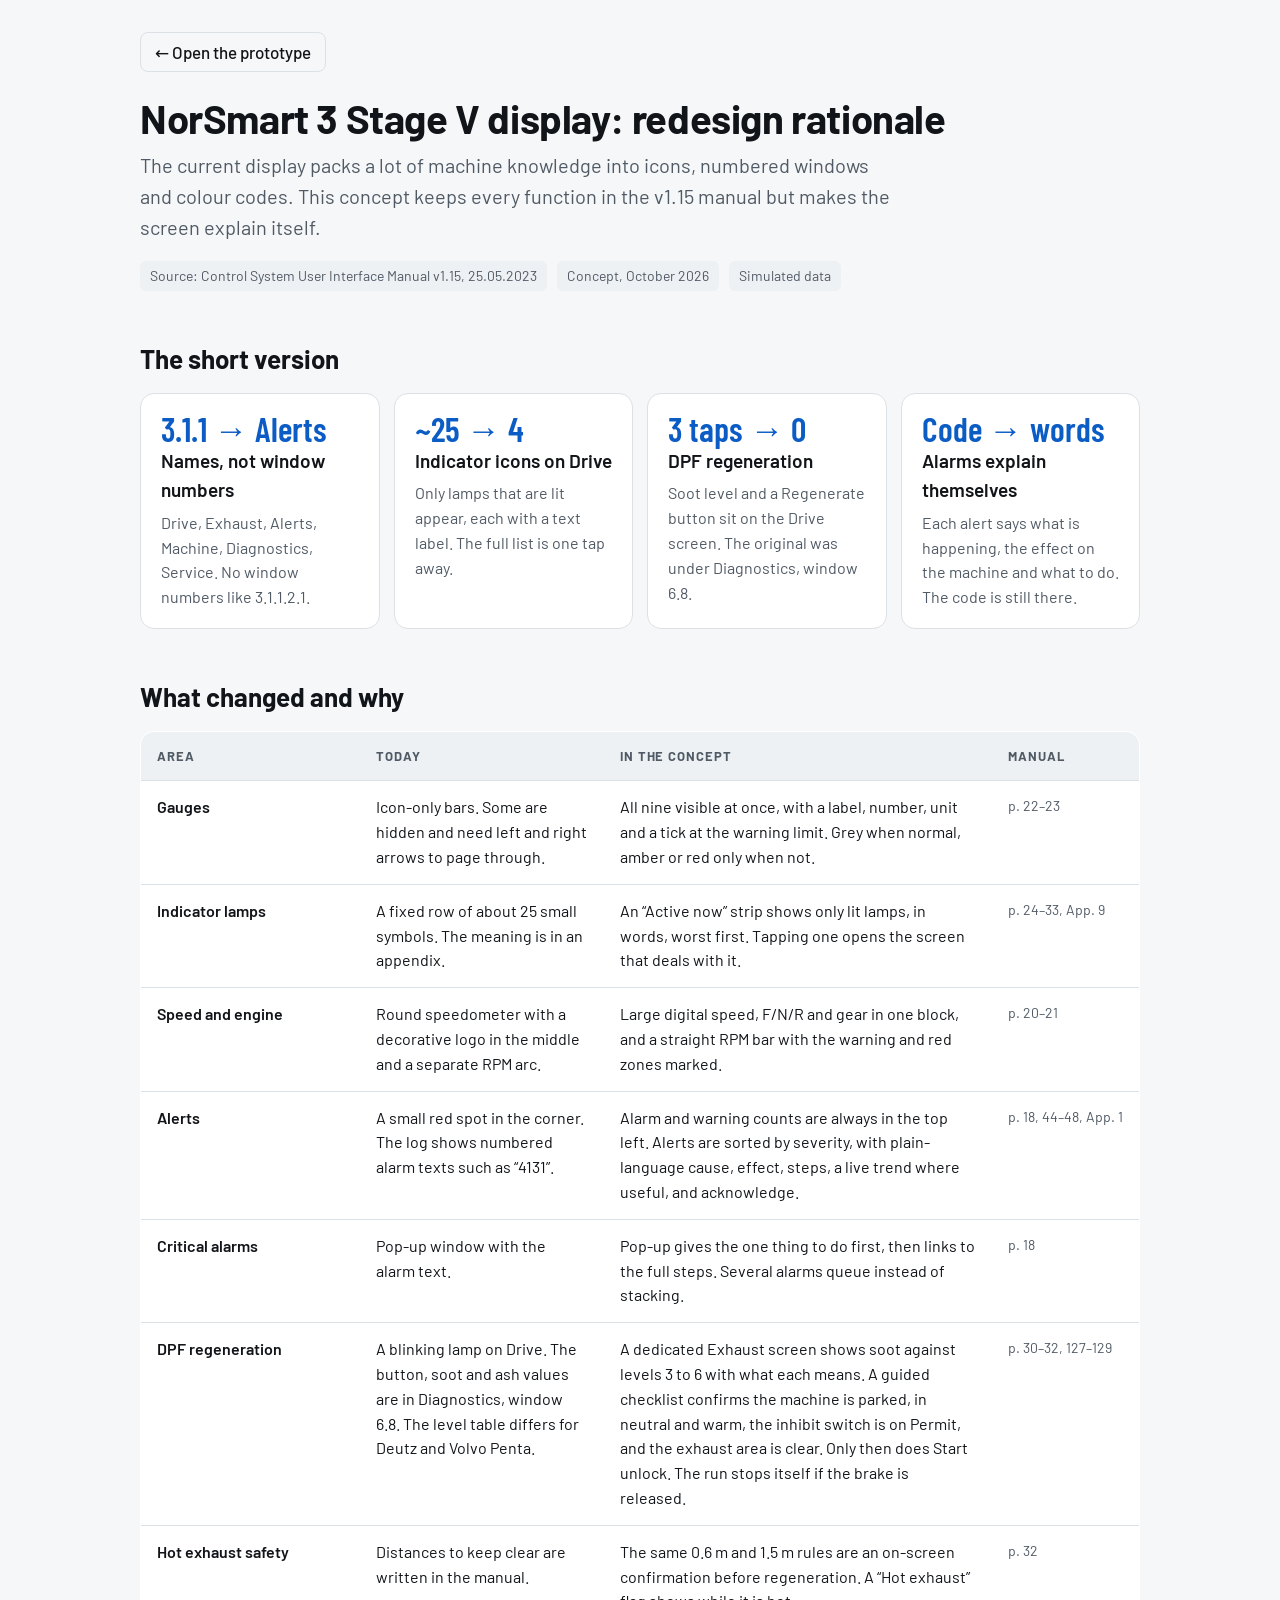
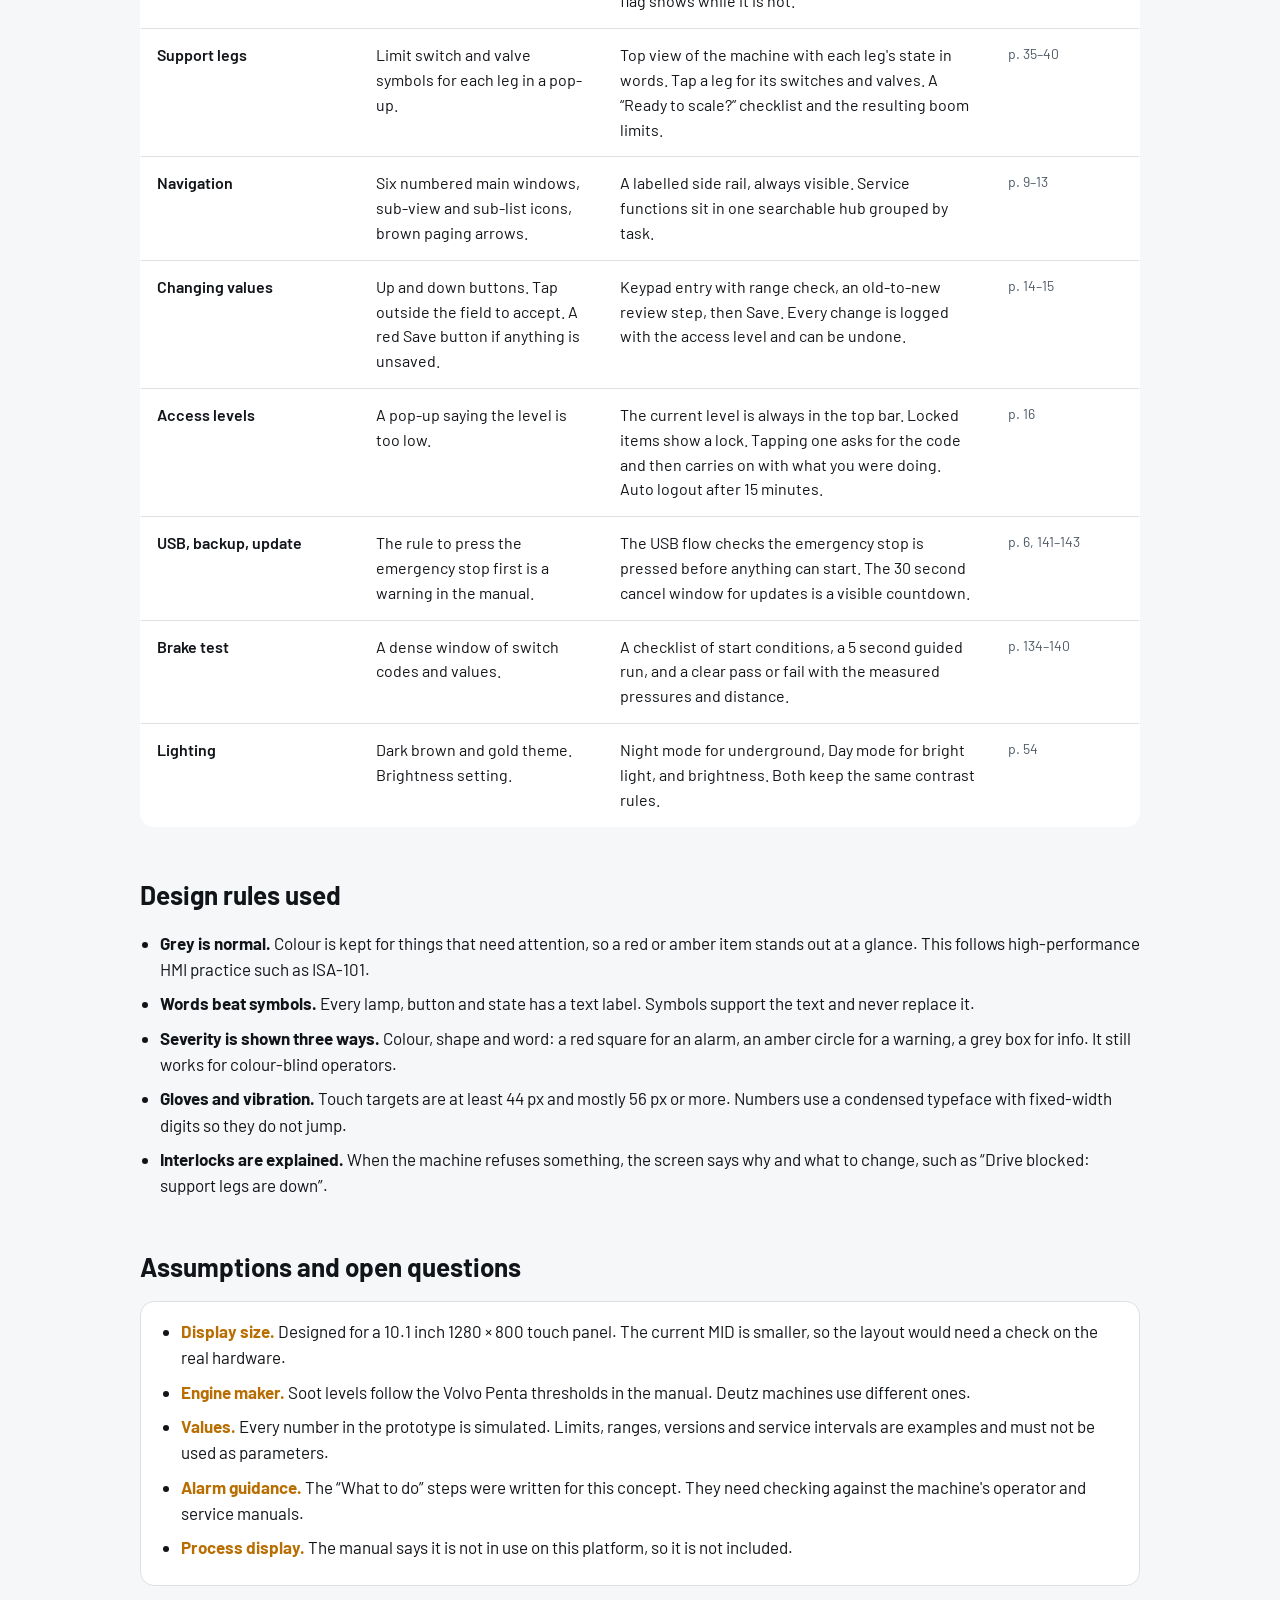
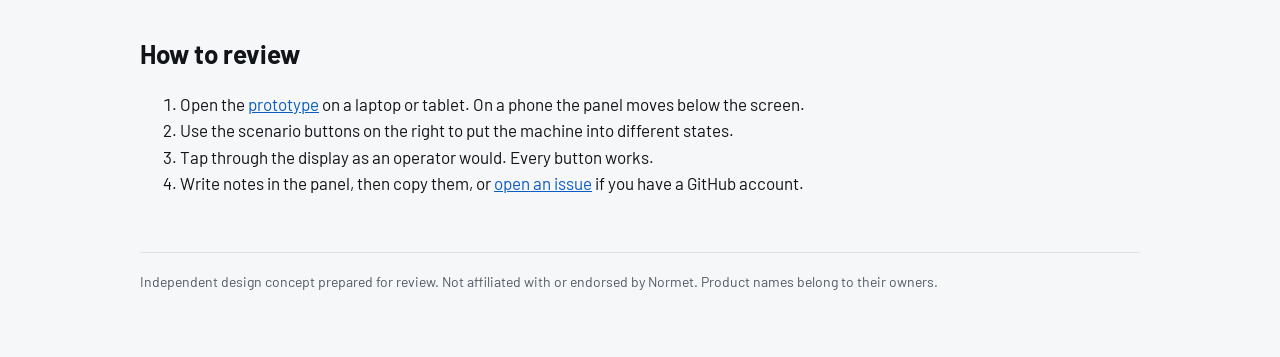
==== rationale.html @ 6295097f "NorSmart 3 Stage V display redesign concept: interactive prototype and rationale Co-Authored-By: Cla" ====
<!doctype html>
<html lang="en">
<head>
<meta charset="utf-8">
<meta name="viewport" content="width=device-width, initial-scale=1">
<title>HMI Design Rationale</title>
<meta name="description" content="Why each change was made in the NorSmart 3 Stage V display redesign concept.">
<link rel="preconnect" href="https://fonts.googleapis.com">
<link rel="preconnect" href="https://fonts.gstatic.com" crossorigin>
<link href="https://fonts.googleapis.com/css2?family=Barlow:wght@400;500;600;700&family=Barlow+Condensed:wght@600&display=swap" rel="stylesheet">
<style>
:root { --bg:#F6F7F8; --card:#FFFFFF; --txt:#111418; --mut:#505A65; --line:#DCE1E6; --acc:#0B5CC4; --amber:#B86E00; --red:#B3261E; --chip:#EEF1F4; }
@media (prefers-color-scheme: dark) { :root:not([data-theme="light"]) { --bg:#0E1114; --card:#161A1F; --txt:#E8EAED; --mut:#A3ACB7; --line:#262C34; --acc:#7DB8FF; --amber:#F2A93B; --red:#FF6A5E; --chip:#1F242A; } }
* { box-sizing: border-box; }
body { margin: 0; background: var(--bg); color: var(--txt); font: 17px/1.55 'Barlow', system-ui, sans-serif; }
.wrap { max-width: 1040px; margin: 0 auto; padding: 32px 20px 64px; }
a { color: var(--acc); }
header .back { display: inline-flex; align-items: center; height: 40px; padding: 0 14px; border: 1px solid var(--line); border-radius: 8px; text-decoration: none; color: var(--txt); font-weight: 500; margin-bottom: 24px; }
h1 { font-size: 40px; line-height: 1.1; margin: 0 0 10px; font-weight: 700; letter-spacing: -.01em; }
h2 { font-size: 26px; margin: 48px 0 14px; font-weight: 700; }
h3 { font-size: 19px; margin: 0 0 6px; font-weight: 600; }
p { margin: 0 0 12px; }
.lede { font-size: 20px; color: var(--mut); max-width: 760px; }
.meta { display: flex; gap: 10px; flex-wrap: wrap; margin: 18px 0 0; }
.meta span { background: var(--chip); border-radius: 6px; padding: 4px 10px; font-size: 14px; color: var(--mut); }
.grid { display: grid; grid-template-columns: repeat(4, minmax(0, 1fr)); gap: 14px; }
@media (max-width: 900px) { .grid { grid-template-columns: repeat(2, minmax(0, 1fr)); } }
@media (max-width: 520px) { .grid { grid-template-columns: 1fr; } }
.card { background: var(--card); border: 1px solid var(--line); border-radius: 14px; padding: 18px 20px; }
.card p { color: var(--mut); font-size: 16px; margin: 0; }
.num { font-family: 'Barlow Condensed', sans-serif; font-weight: 600; font-size: 34px; line-height: 1; color: var(--acc); }
.tbl { width: 100%; border-collapse: collapse; background: var(--card); border: 1px solid var(--line); border-radius: 14px; overflow: hidden; font-size: 16px; }
.tbl th, .tbl td { text-align: left; vertical-align: top; padding: 14px 16px; border-bottom: 1px solid var(--line); }
.tbl th { font-size: 13px; text-transform: uppercase; letter-spacing: .07em; color: var(--mut); background: var(--chip); }
.tbl td:first-child { font-weight: 600; width: 22%; }
.tbl td.ref { color: var(--mut); white-space: nowrap; font-size: 14px; }
.tbl tr:last-child td { border-bottom: 0; }
.scroll { overflow-x: auto; border-radius: 14px; }
ul.clean { padding-left: 20px; margin: 0; }
ul.clean li { margin-bottom: 8px; }
.flag { border-left: 0; background: var(--card); border: 1px solid var(--line); border-radius: 14px; padding: 16px 20px; }
.flag b { color: var(--amber); }
footer { margin-top: 56px; color: var(--mut); font-size: 14px; border-top: 1px solid var(--line); padding-top: 18px; }
@media (max-width: 640px) { h1 { font-size: 30px; } .tbl td.ref { white-space: normal; } }
</style>
</head>
<body>
<div class="wrap">
  <header>
    <a class="back" href="index.html">← Open the prototype</a>
    <h1>NorSmart 3 Stage V display: redesign rationale</h1>
    <p class="lede">The current display packs a lot of machine knowledge into icons, numbered windows and colour codes. This concept keeps every function in the v1.15 manual but makes the screen explain itself.</p>
    <div class="meta"><span>Source: Control System User Interface Manual v1.15, 25.05.2023</span><span>Concept, October 2026</span><span>Simulated data</span></div>
  </header>

  <h2>The short version</h2>
  <div class="grid">
    <div class="card"><div class="num">3.1.1 → Alerts</div><h3>Names, not window numbers</h3><p>Drive, Exhaust, Alerts, Machine, Diagnostics, Service. No window numbers like 3.1.1.2.1.</p></div>
    <div class="card"><div class="num">~25 → 4</div><h3>Indicator icons on Drive</h3><p>Only lamps that are lit appear, each with a text label. The full list is one tap away.</p></div>
    <div class="card"><div class="num">3 taps → 0</div><h3>DPF regeneration</h3><p>Soot level and a Regenerate button sit on the Drive screen. The original was under Diagnostics, window 6.8.</p></div>
    <div class="card"><div class="num">Code → words</div><h3>Alarms explain themselves</h3><p>Each alert says what is happening, the effect on the machine and what to do. The code is still there.</p></div>
  </div>

  <h2>What changed and why</h2>
  <div class="scroll"><table class="tbl">
    <thead><tr><th>Area</th><th>Today</th><th>In the concept</th><th>Manual</th></tr></thead>
    <tbody>
      <tr><td>Gauges</td><td>Icon-only bars. Some are hidden and need left and right arrows to page through.</td><td>All nine visible at once, with a label, number, unit and a tick at the warning limit. Grey when normal, amber or red only when not.</td><td class="ref">p. 22–23</td></tr>
      <tr><td>Indicator lamps</td><td>A fixed row of about 25 small symbols. The meaning is in an appendix.</td><td>An “Active now” strip shows only lit lamps, in words, worst first. Tapping one opens the screen that deals with it.</td><td class="ref">p. 24–33, App. 9</td></tr>
      <tr><td>Speed and engine</td><td>Round speedometer with a decorative logo in the middle and a separate RPM arc.</td><td>Large digital speed, F/N/R and gear in one block, and a straight RPM bar with the warning and red zones marked.</td><td class="ref">p. 20–21</td></tr>
      <tr><td>Alerts</td><td>A small red spot in the corner. The log shows numbered alarm texts such as “4131”.</td><td>Alarm and warning counts are always in the top left. Alerts are sorted by severity, with plain-language cause, effect, steps, a live trend where useful, and acknowledge.</td><td class="ref">p. 18, 44–48, App. 1</td></tr>
      <tr><td>Critical alarms</td><td>Pop-up window with the alarm text.</td><td>Pop-up gives the one thing to do first, then links to the full steps. Several alarms queue instead of stacking.</td><td class="ref">p. 18</td></tr>
      <tr><td>DPF regeneration</td><td>A blinking lamp on Drive. The button, soot and ash values are in Diagnostics, window 6.8. The level table differs for Deutz and Volvo Penta.</td><td>A dedicated Exhaust screen shows soot against levels 3 to 6 with what each means. A guided checklist confirms the machine is parked, in neutral and warm, the inhibit switch is on Permit, and the exhaust area is clear. Only then does Start unlock. The run stops itself if the brake is released.</td><td class="ref">p. 30–32, 127–129</td></tr>
      <tr><td>Hot exhaust safety</td><td>Distances to keep clear are written in the manual.</td><td>The same 0.6 m and 1.5 m rules are an on-screen confirmation before regeneration. A “Hot exhaust” flag shows while it is hot.</td><td class="ref">p. 32</td></tr>
      <tr><td>Support legs</td><td>Limit switch and valve symbols for each leg in a pop-up.</td><td>Top view of the machine with each leg's state in words. Tap a leg for its switches and valves. A “Ready to scale?” checklist and the resulting boom limits.</td><td class="ref">p. 35–40</td></tr>
      <tr><td>Navigation</td><td>Six numbered main windows, sub-view and sub-list icons, brown paging arrows.</td><td>A labelled side rail, always visible. Service functions sit in one searchable hub grouped by task.</td><td class="ref">p. 9–13</td></tr>
      <tr><td>Changing values</td><td>Up and down buttons. Tap outside the field to accept. A red Save button if anything is unsaved.</td><td>Keypad entry with range check, an old-to-new review step, then Save. Every change is logged with the access level and can be undone.</td><td class="ref">p. 14–15</td></tr>
      <tr><td>Access levels</td><td>A pop-up saying the level is too low.</td><td>The current level is always in the top bar. Locked items show a lock. Tapping one asks for the code and then carries on with what you were doing. Auto logout after 15 minutes.</td><td class="ref">p. 16</td></tr>
      <tr><td>USB, backup, update</td><td>The rule to press the emergency stop first is a warning in the manual.</td><td>The USB flow checks the emergency stop is pressed before anything can start. The 30 second cancel window for updates is a visible countdown.</td><td class="ref">p. 6, 141–143</td></tr>
      <tr><td>Brake test</td><td>A dense window of switch codes and values.</td><td>A checklist of start conditions, a 5 second guided run, and a clear pass or fail with the measured pressures and distance.</td><td class="ref">p. 134–140</td></tr>
      <tr><td>Lighting</td><td>Dark brown and gold theme. Brightness setting.</td><td>Night mode for underground, Day mode for bright light, and brightness. Both keep the same contrast rules.</td><td class="ref">p. 54</td></tr>
    </tbody>
  </table></div>

  <h2>Design rules used</h2>
  <ul class="clean">
    <li><b>Grey is normal.</b> Colour is kept for things that need attention, so a red or amber item stands out at a glance. This follows high-performance HMI practice such as ISA-101.</li>
    <li><b>Words beat symbols.</b> Every lamp, button and state has a text label. Symbols support the text and never replace it.</li>
    <li><b>Severity is shown three ways.</b> Colour, shape and word: a red square for an alarm, an amber circle for a warning, a grey box for info. It still works for colour-blind operators.</li>
    <li><b>Gloves and vibration.</b> Touch targets are at least 44 px and mostly 56 px or more. Numbers use a condensed typeface with fixed-width digits so they do not jump.</li>
    <li><b>Interlocks are explained.</b> When the machine refuses something, the screen says why and what to change, such as “Drive blocked: support legs are down”.</li>
  </ul>

  <h2>Assumptions and open questions</h2>
  <div class="flag">
    <ul class="clean">
      <li><b>Display size.</b> Designed for a 10.1 inch 1280 × 800 touch panel. The current MID is smaller, so the layout would need a check on the real hardware.</li>
      <li><b>Engine maker.</b> Soot levels follow the Volvo Penta thresholds in the manual. Deutz machines use different ones.</li>
      <li><b>Values.</b> Every number in the prototype is simulated. Limits, ranges, versions and service intervals are examples and must not be used as parameters.</li>
      <li><b>Alarm guidance.</b> The “What to do” steps were written for this concept. They need checking against the machine's operator and service manuals.</li>
      <li><b>Process display.</b> The manual says it is not in use on this platform, so it is not included.</li>
    </ul>
  </div>

  <h2>How to review</h2>
  <ol class="clean">
    <li>Open the <a href="index.html">prototype</a> on a laptop or tablet. On a phone the panel moves below the screen.</li>
    <li>Use the scenario buttons on the right to put the machine into different states.</li>
    <li>Tap through the display as an operator would. Every button works.</li>
    <li>Write notes in the panel, then copy them, or <a href="https://github.com/ardakucuk87/norsmart-hmi-redesign/issues/new">open an issue</a> if you have a GitHub account.</li>
  </ol>

  <footer>Independent design concept prepared for review. Not affiliated with or endorsed by Normet. Product names belong to their owners.</footer>
</div>
</body>
</html>
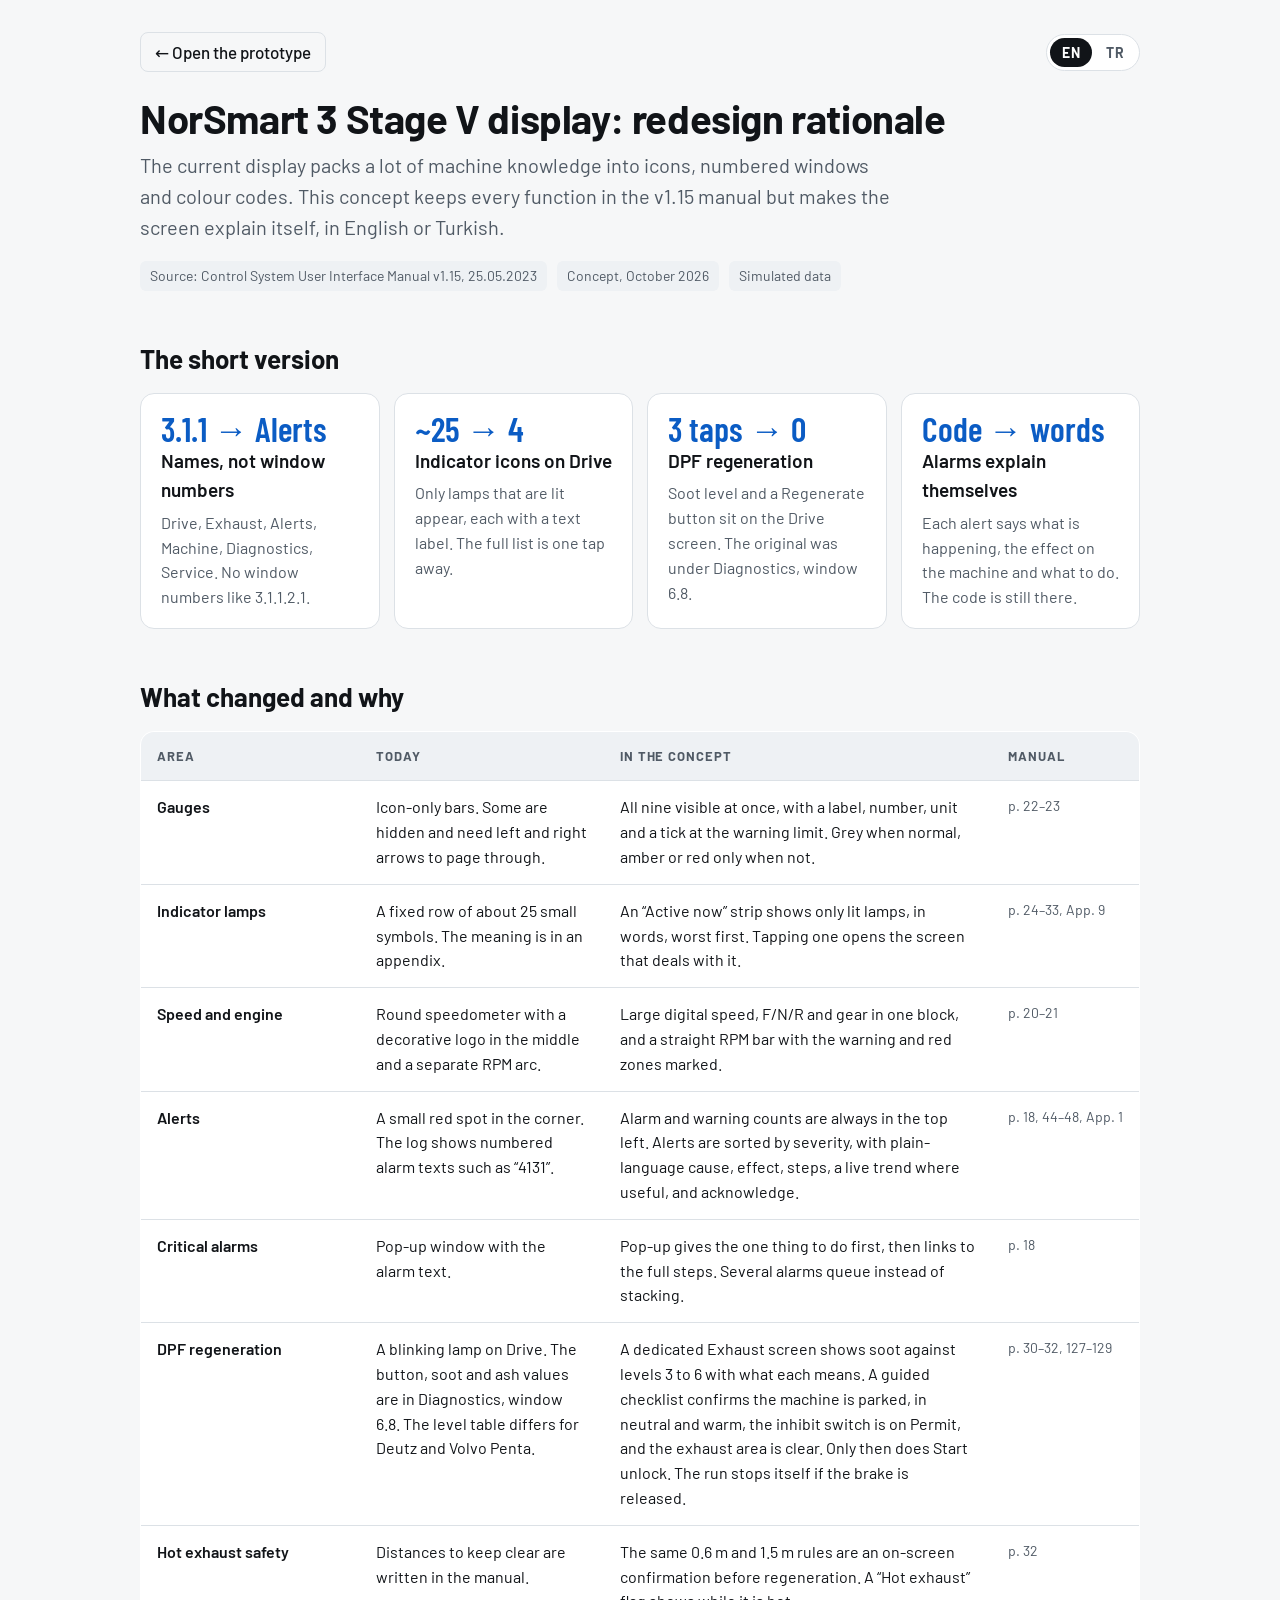
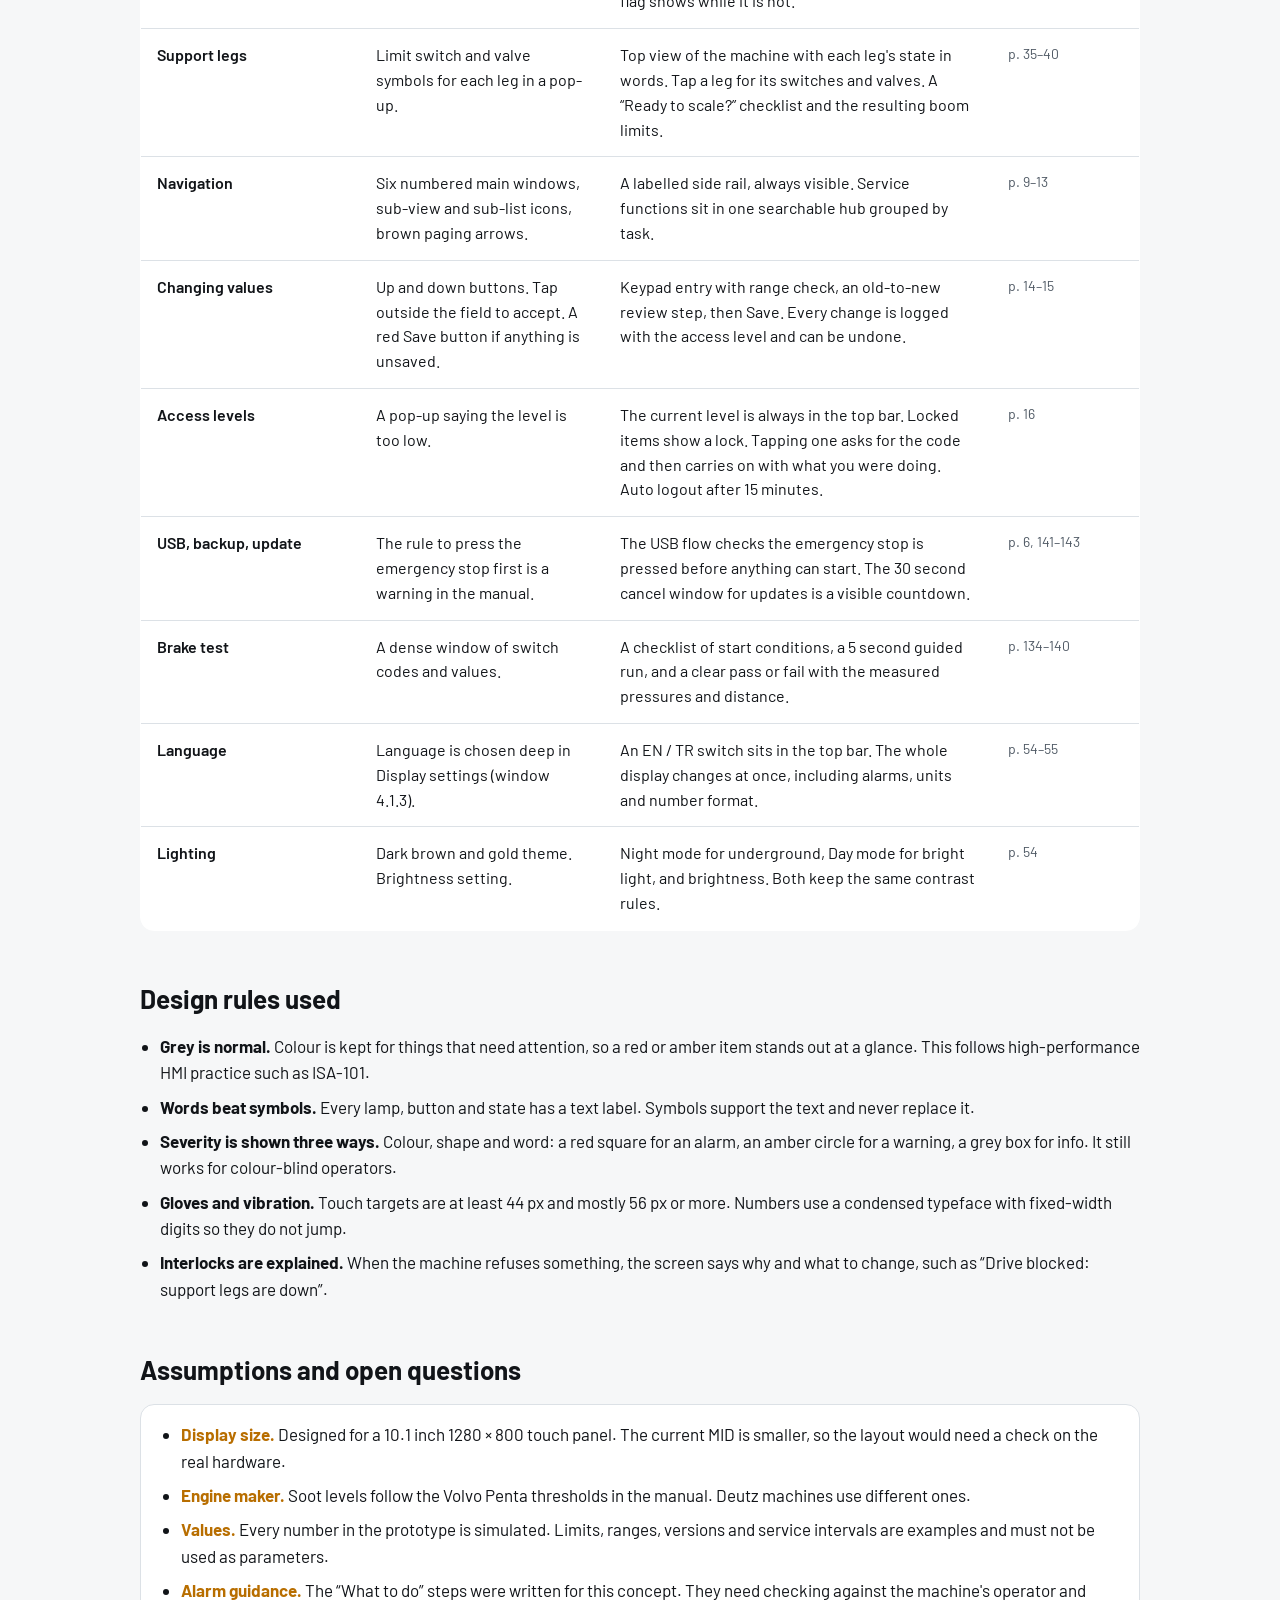
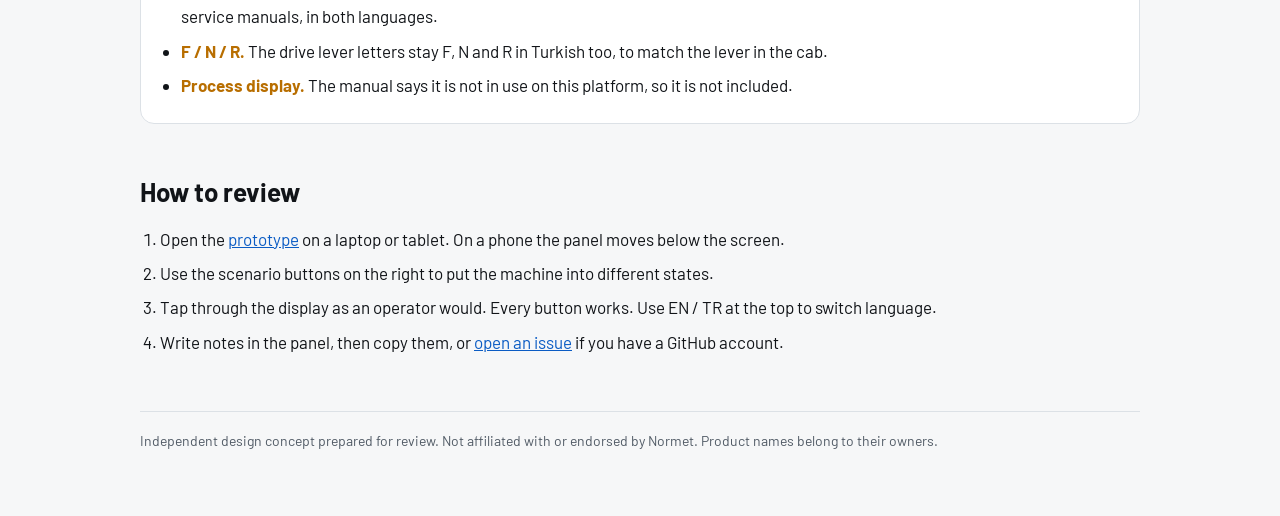
==== commit e993edc0: "Add English/Turkish language switch across display, reviewer panel and rationale - EN/TR toggle in t" ====
--- a/rationale.html
+++ b/rationale.html
@@ -4,18 +4,22 @@
 <meta charset="utf-8">
 <meta name="viewport" content="width=device-width, initial-scale=1">
 <title>HMI Design Rationale</title>
-<meta name="description" content="Why each change was made in the NorSmart 3 Stage V display redesign concept.">
+<meta name="description" content="Why each change was made in the NorSmart 3 Stage V display redesign concept. English and Turkish.">
 <link rel="preconnect" href="https://fonts.googleapis.com">
 <link rel="preconnect" href="https://fonts.gstatic.com" crossorigin>
 <link href="https://fonts.googleapis.com/css2?family=Barlow:wght@400;500;600;700&family=Barlow+Condensed:wght@600&display=swap" rel="stylesheet">
 <style>
-:root { --bg:#F6F7F8; --card:#FFFFFF; --txt:#111418; --mut:#505A65; --line:#DCE1E6; --acc:#0B5CC4; --amber:#B86E00; --red:#B3261E; --chip:#EEF1F4; }
-@media (prefers-color-scheme: dark) { :root:not([data-theme="light"]) { --bg:#0E1114; --card:#161A1F; --txt:#E8EAED; --mut:#A3ACB7; --line:#262C34; --acc:#7DB8FF; --amber:#F2A93B; --red:#FF6A5E; --chip:#1F242A; } }
+:root { --bg:#F6F7F8; --card:#FFFFFF; --txt:#111418; --mut:#505A65; --line:#DCE1E6; --acc:#0B5CC4; --amber:#B86E00; --red:#B3261E; --chip:#EEF1F4; --inv:#111418; --invTxt:#FFFFFF; }
+@media (prefers-color-scheme: dark) { :root:not([data-theme="light"]) { --bg:#0E1114; --card:#161A1F; --txt:#E8EAED; --mut:#A3ACB7; --line:#262C34; --acc:#7DB8FF; --amber:#F2A93B; --red:#FF6A5E; --chip:#1F242A; --inv:#E8EAED; --invTxt:#121417; } }
 * { box-sizing: border-box; }
 body { margin: 0; background: var(--bg); color: var(--txt); font: 17px/1.55 'Barlow', system-ui, sans-serif; }
 .wrap { max-width: 1040px; margin: 0 auto; padding: 32px 20px 64px; }
 a { color: var(--acc); }
-header .back { display: inline-flex; align-items: center; height: 40px; padding: 0 14px; border: 1px solid var(--line); border-radius: 8px; text-decoration: none; color: var(--txt); font-weight: 500; margin-bottom: 24px; }
+.topline { display: flex; align-items: center; justify-content: space-between; gap: 12px; margin-bottom: 24px; flex-wrap: wrap; }
+.back { display: inline-flex; align-items: center; height: 40px; padding: 0 14px; border: 1px solid var(--line); border-radius: 8px; text-decoration: none; color: var(--txt); font-weight: 500; }
+.langsw { display: inline-flex; border: 1px solid var(--line); border-radius: 20px; padding: 3px; gap: 2px; background: var(--card); }
+.langsw button { border: 0; background: transparent; color: var(--mut); font: 700 14px 'Barlow', sans-serif; padding: 6px 12px; border-radius: 16px; cursor: pointer; letter-spacing: .03em; }
+.langsw button[aria-pressed="true"] { background: var(--inv); color: var(--invTxt); }
 h1 { font-size: 40px; line-height: 1.1; margin: 0 0 10px; font-weight: 700; letter-spacing: -.01em; }
 h2 { font-size: 26px; margin: 48px 0 14px; font-weight: 700; }
 h3 { font-size: 19px; margin: 0 0 6px; font-weight: 600; }
@@ -36,81 +40,175 @@
 .tbl td.ref { color: var(--mut); white-space: nowrap; font-size: 14px; }
 .tbl tr:last-child td { border-bottom: 0; }
 .scroll { overflow-x: auto; border-radius: 14px; }
-ul.clean { padding-left: 20px; margin: 0; }
-ul.clean li { margin-bottom: 8px; }
-.flag { border-left: 0; background: var(--card); border: 1px solid var(--line); border-radius: 14px; padding: 16px 20px; }
+ul.clean, ol.clean { padding-left: 20px; margin: 0; }
+ul.clean li, ol.clean li { margin-bottom: 8px; }
+.flag { background: var(--card); border: 1px solid var(--line); border-radius: 14px; padding: 16px 20px; }
 .flag b { color: var(--amber); }
 footer { margin-top: 56px; color: var(--mut); font-size: 14px; border-top: 1px solid var(--line); padding-top: 18px; }
+[data-lang] { display: none; }
+html[lang="en"] [data-lang="en"], html[lang="tr"] [data-lang="tr"] { display: block; }
 @media (max-width: 640px) { h1 { font-size: 30px; } .tbl td.ref { white-space: normal; } }
 </style>
 </head>
 <body>
 <div class="wrap">
-  <header>
-    <a class="back" href="index.html">← Open the prototype</a>
+  <div class="topline">
+    <a class="back" id="backLink" href="index.html"><span data-lang="en">← Open the prototype</span><span data-lang="tr">← Prototipi aç</span></a>
+    <div class="langsw" role="group" aria-label="Language / Dil">
+      <button type="button" data-set="en" aria-pressed="true">EN</button>
+      <button type="button" data-set="tr" aria-pressed="false">TR</button>
+    </div>
+  </div>
+
+  <!-- ===================== ENGLISH ===================== -->
+  <div data-lang="en" lang="en">
     <h1>NorSmart 3 Stage V display: redesign rationale</h1>
-    <p class="lede">The current display packs a lot of machine knowledge into icons, numbered windows and colour codes. This concept keeps every function in the v1.15 manual but makes the screen explain itself.</p>
+    <p class="lede">The current display packs a lot of machine knowledge into icons, numbered windows and colour codes. This concept keeps every function in the v1.15 manual but makes the screen explain itself, in English or Turkish.</p>
     <div class="meta"><span>Source: Control System User Interface Manual v1.15, 25.05.2023</span><span>Concept, October 2026</span><span>Simulated data</span></div>
-  </header>
-
-  <h2>The short version</h2>
-  <div class="grid">
-    <div class="card"><div class="num">3.1.1 → Alerts</div><h3>Names, not window numbers</h3><p>Drive, Exhaust, Alerts, Machine, Diagnostics, Service. No window numbers like 3.1.1.2.1.</p></div>
-    <div class="card"><div class="num">~25 → 4</div><h3>Indicator icons on Drive</h3><p>Only lamps that are lit appear, each with a text label. The full list is one tap away.</p></div>
-    <div class="card"><div class="num">3 taps → 0</div><h3>DPF regeneration</h3><p>Soot level and a Regenerate button sit on the Drive screen. The original was under Diagnostics, window 6.8.</p></div>
-    <div class="card"><div class="num">Code → words</div><h3>Alarms explain themselves</h3><p>Each alert says what is happening, the effect on the machine and what to do. The code is still there.</p></div>
-  </div>
-
-  <h2>What changed and why</h2>
-  <div class="scroll"><table class="tbl">
-    <thead><tr><th>Area</th><th>Today</th><th>In the concept</th><th>Manual</th></tr></thead>
-    <tbody>
-      <tr><td>Gauges</td><td>Icon-only bars. Some are hidden and need left and right arrows to page through.</td><td>All nine visible at once, with a label, number, unit and a tick at the warning limit. Grey when normal, amber or red only when not.</td><td class="ref">p. 22–23</td></tr>
-      <tr><td>Indicator lamps</td><td>A fixed row of about 25 small symbols. The meaning is in an appendix.</td><td>An “Active now” strip shows only lit lamps, in words, worst first. Tapping one opens the screen that deals with it.</td><td class="ref">p. 24–33, App. 9</td></tr>
-      <tr><td>Speed and engine</td><td>Round speedometer with a decorative logo in the middle and a separate RPM arc.</td><td>Large digital speed, F/N/R and gear in one block, and a straight RPM bar with the warning and red zones marked.</td><td class="ref">p. 20–21</td></tr>
-      <tr><td>Alerts</td><td>A small red spot in the corner. The log shows numbered alarm texts such as “4131”.</td><td>Alarm and warning counts are always in the top left. Alerts are sorted by severity, with plain-language cause, effect, steps, a live trend where useful, and acknowledge.</td><td class="ref">p. 18, 44–48, App. 1</td></tr>
-      <tr><td>Critical alarms</td><td>Pop-up window with the alarm text.</td><td>Pop-up gives the one thing to do first, then links to the full steps. Several alarms queue instead of stacking.</td><td class="ref">p. 18</td></tr>
-      <tr><td>DPF regeneration</td><td>A blinking lamp on Drive. The button, soot and ash values are in Diagnostics, window 6.8. The level table differs for Deutz and Volvo Penta.</td><td>A dedicated Exhaust screen shows soot against levels 3 to 6 with what each means. A guided checklist confirms the machine is parked, in neutral and warm, the inhibit switch is on Permit, and the exhaust area is clear. Only then does Start unlock. The run stops itself if the brake is released.</td><td class="ref">p. 30–32, 127–129</td></tr>
-      <tr><td>Hot exhaust safety</td><td>Distances to keep clear are written in the manual.</td><td>The same 0.6 m and 1.5 m rules are an on-screen confirmation before regeneration. A “Hot exhaust” flag shows while it is hot.</td><td class="ref">p. 32</td></tr>
-      <tr><td>Support legs</td><td>Limit switch and valve symbols for each leg in a pop-up.</td><td>Top view of the machine with each leg's state in words. Tap a leg for its switches and valves. A “Ready to scale?” checklist and the resulting boom limits.</td><td class="ref">p. 35–40</td></tr>
-      <tr><td>Navigation</td><td>Six numbered main windows, sub-view and sub-list icons, brown paging arrows.</td><td>A labelled side rail, always visible. Service functions sit in one searchable hub grouped by task.</td><td class="ref">p. 9–13</td></tr>
-      <tr><td>Changing values</td><td>Up and down buttons. Tap outside the field to accept. A red Save button if anything is unsaved.</td><td>Keypad entry with range check, an old-to-new review step, then Save. Every change is logged with the access level and can be undone.</td><td class="ref">p. 14–15</td></tr>
-      <tr><td>Access levels</td><td>A pop-up saying the level is too low.</td><td>The current level is always in the top bar. Locked items show a lock. Tapping one asks for the code and then carries on with what you were doing. Auto logout after 15 minutes.</td><td class="ref">p. 16</td></tr>
-      <tr><td>USB, backup, update</td><td>The rule to press the emergency stop first is a warning in the manual.</td><td>The USB flow checks the emergency stop is pressed before anything can start. The 30 second cancel window for updates is a visible countdown.</td><td class="ref">p. 6, 141–143</td></tr>
-      <tr><td>Brake test</td><td>A dense window of switch codes and values.</td><td>A checklist of start conditions, a 5 second guided run, and a clear pass or fail with the measured pressures and distance.</td><td class="ref">p. 134–140</td></tr>
-      <tr><td>Lighting</td><td>Dark brown and gold theme. Brightness setting.</td><td>Night mode for underground, Day mode for bright light, and brightness. Both keep the same contrast rules.</td><td class="ref">p. 54</td></tr>
-    </tbody>
-  </table></div>
-
-  <h2>Design rules used</h2>
-  <ul class="clean">
-    <li><b>Grey is normal.</b> Colour is kept for things that need attention, so a red or amber item stands out at a glance. This follows high-performance HMI practice such as ISA-101.</li>
-    <li><b>Words beat symbols.</b> Every lamp, button and state has a text label. Symbols support the text and never replace it.</li>
-    <li><b>Severity is shown three ways.</b> Colour, shape and word: a red square for an alarm, an amber circle for a warning, a grey box for info. It still works for colour-blind operators.</li>
-    <li><b>Gloves and vibration.</b> Touch targets are at least 44 px and mostly 56 px or more. Numbers use a condensed typeface with fixed-width digits so they do not jump.</li>
-    <li><b>Interlocks are explained.</b> When the machine refuses something, the screen says why and what to change, such as “Drive blocked: support legs are down”.</li>
-  </ul>
-
-  <h2>Assumptions and open questions</h2>
-  <div class="flag">
+
+    <h2>The short version</h2>
+    <div class="grid">
+      <div class="card"><div class="num">3.1.1 → Alerts</div><h3>Names, not window numbers</h3><p>Drive, Exhaust, Alerts, Machine, Diagnostics, Service. No window numbers like 3.1.1.2.1.</p></div>
+      <div class="card"><div class="num">~25 → 4</div><h3>Indicator icons on Drive</h3><p>Only lamps that are lit appear, each with a text label. The full list is one tap away.</p></div>
+      <div class="card"><div class="num">3 taps → 0</div><h3>DPF regeneration</h3><p>Soot level and a Regenerate button sit on the Drive screen. The original was under Diagnostics, window 6.8.</p></div>
+      <div class="card"><div class="num">Code → words</div><h3>Alarms explain themselves</h3><p>Each alert says what is happening, the effect on the machine and what to do. The code is still there.</p></div>
+    </div>
+
+    <h2>What changed and why</h2>
+    <div class="scroll"><table class="tbl">
+      <thead><tr><th>Area</th><th>Today</th><th>In the concept</th><th>Manual</th></tr></thead>
+      <tbody>
+        <tr><td>Gauges</td><td>Icon-only bars. Some are hidden and need left and right arrows to page through.</td><td>All nine visible at once, with a label, number, unit and a tick at the warning limit. Grey when normal, amber or red only when not.</td><td class="ref">p. 22–23</td></tr>
+        <tr><td>Indicator lamps</td><td>A fixed row of about 25 small symbols. The meaning is in an appendix.</td><td>An “Active now” strip shows only lit lamps, in words, worst first. Tapping one opens the screen that deals with it.</td><td class="ref">p. 24–33, App. 9</td></tr>
+        <tr><td>Speed and engine</td><td>Round speedometer with a decorative logo in the middle and a separate RPM arc.</td><td>Large digital speed, F/N/R and gear in one block, and a straight RPM bar with the warning and red zones marked.</td><td class="ref">p. 20–21</td></tr>
+        <tr><td>Alerts</td><td>A small red spot in the corner. The log shows numbered alarm texts such as “4131”.</td><td>Alarm and warning counts are always in the top left. Alerts are sorted by severity, with plain-language cause, effect, steps, a live trend where useful, and acknowledge.</td><td class="ref">p. 18, 44–48, App. 1</td></tr>
+        <tr><td>Critical alarms</td><td>Pop-up window with the alarm text.</td><td>Pop-up gives the one thing to do first, then links to the full steps. Several alarms queue instead of stacking.</td><td class="ref">p. 18</td></tr>
+        <tr><td>DPF regeneration</td><td>A blinking lamp on Drive. The button, soot and ash values are in Diagnostics, window 6.8. The level table differs for Deutz and Volvo Penta.</td><td>A dedicated Exhaust screen shows soot against levels 3 to 6 with what each means. A guided checklist confirms the machine is parked, in neutral and warm, the inhibit switch is on Permit, and the exhaust area is clear. Only then does Start unlock. The run stops itself if the brake is released.</td><td class="ref">p. 30–32, 127–129</td></tr>
+        <tr><td>Hot exhaust safety</td><td>Distances to keep clear are written in the manual.</td><td>The same 0.6 m and 1.5 m rules are an on-screen confirmation before regeneration. A “Hot exhaust” flag shows while it is hot.</td><td class="ref">p. 32</td></tr>
+        <tr><td>Support legs</td><td>Limit switch and valve symbols for each leg in a pop-up.</td><td>Top view of the machine with each leg's state in words. Tap a leg for its switches and valves. A “Ready to scale?” checklist and the resulting boom limits.</td><td class="ref">p. 35–40</td></tr>
+        <tr><td>Navigation</td><td>Six numbered main windows, sub-view and sub-list icons, brown paging arrows.</td><td>A labelled side rail, always visible. Service functions sit in one searchable hub grouped by task.</td><td class="ref">p. 9–13</td></tr>
+        <tr><td>Changing values</td><td>Up and down buttons. Tap outside the field to accept. A red Save button if anything is unsaved.</td><td>Keypad entry with range check, an old-to-new review step, then Save. Every change is logged with the access level and can be undone.</td><td class="ref">p. 14–15</td></tr>
+        <tr><td>Access levels</td><td>A pop-up saying the level is too low.</td><td>The current level is always in the top bar. Locked items show a lock. Tapping one asks for the code and then carries on with what you were doing. Auto logout after 15 minutes.</td><td class="ref">p. 16</td></tr>
+        <tr><td>USB, backup, update</td><td>The rule to press the emergency stop first is a warning in the manual.</td><td>The USB flow checks the emergency stop is pressed before anything can start. The 30 second cancel window for updates is a visible countdown.</td><td class="ref">p. 6, 141–143</td></tr>
+        <tr><td>Brake test</td><td>A dense window of switch codes and values.</td><td>A checklist of start conditions, a 5 second guided run, and a clear pass or fail with the measured pressures and distance.</td><td class="ref">p. 134–140</td></tr>
+        <tr><td>Language</td><td>Language is chosen deep in Display settings (window 4.1.3).</td><td>An EN / TR switch sits in the top bar. The whole display changes at once, including alarms, units and number format.</td><td class="ref">p. 54–55</td></tr>
+        <tr><td>Lighting</td><td>Dark brown and gold theme. Brightness setting.</td><td>Night mode for underground, Day mode for bright light, and brightness. Both keep the same contrast rules.</td><td class="ref">p. 54</td></tr>
+      </tbody>
+    </table></div>
+
+    <h2>Design rules used</h2>
     <ul class="clean">
+      <li><b>Grey is normal.</b> Colour is kept for things that need attention, so a red or amber item stands out at a glance. This follows high-performance HMI practice such as ISA-101.</li>
+      <li><b>Words beat symbols.</b> Every lamp, button and state has a text label. Symbols support the text and never replace it.</li>
+      <li><b>Severity is shown three ways.</b> Colour, shape and word: a red square for an alarm, an amber circle for a warning, a grey box for info. It still works for colour-blind operators.</li>
+      <li><b>Gloves and vibration.</b> Touch targets are at least 44 px and mostly 56 px or more. Numbers use a condensed typeface with fixed-width digits so they do not jump.</li>
+      <li><b>Interlocks are explained.</b> When the machine refuses something, the screen says why and what to change, such as “Drive blocked: support legs are down”.</li>
+    </ul>
+
+    <h2>Assumptions and open questions</h2>
+    <div class="flag"><ul class="clean">
       <li><b>Display size.</b> Designed for a 10.1 inch 1280 × 800 touch panel. The current MID is smaller, so the layout would need a check on the real hardware.</li>
       <li><b>Engine maker.</b> Soot levels follow the Volvo Penta thresholds in the manual. Deutz machines use different ones.</li>
       <li><b>Values.</b> Every number in the prototype is simulated. Limits, ranges, versions and service intervals are examples and must not be used as parameters.</li>
-      <li><b>Alarm guidance.</b> The “What to do” steps were written for this concept. They need checking against the machine's operator and service manuals.</li>
+      <li><b>Alarm guidance.</b> The “What to do” steps were written for this concept. They need checking against the machine's operator and service manuals, in both languages.</li>
+      <li><b>F / N / R.</b> The drive lever letters stay F, N and R in Turkish too, to match the lever in the cab.</li>
       <li><b>Process display.</b> The manual says it is not in use on this platform, so it is not included.</li>
+    </ul></div>
+
+    <h2>How to review</h2>
+    <ol class="clean">
+      <li>Open the <a class="protoLink" href="index.html">prototype</a> on a laptop or tablet. On a phone the panel moves below the screen.</li>
+      <li>Use the scenario buttons on the right to put the machine into different states.</li>
+      <li>Tap through the display as an operator would. Every button works. Use EN / TR at the top to switch language.</li>
+      <li>Write notes in the panel, then copy them, or <a href="https://github.com/ardakucuk87/norsmart-hmi-redesign/issues/new">open an issue</a> if you have a GitHub account.</li>
+    </ol>
+
+    <footer>Independent design concept prepared for review. Not affiliated with or endorsed by Normet. Product names belong to their owners.</footer>
+  </div>
+
+  <!-- ===================== TÜRKÇE ===================== -->
+  <div data-lang="tr" lang="tr">
+    <h1>NorSmart 3 Stage V ekranı: yeniden tasarım gerekçesi</h1>
+    <p class="lede">Mevcut ekran, makineyle ilgili pek çok bilgiyi simgelere, numaralı pencerelere ve renk kodlarına sıkıştırıyor. Bu konsept, v1.15 kılavuzundaki tüm işlevleri korur, ancak ekranın kendini İngilizce veya Türkçe olarak açıklamasını sağlar.</p>
+    <div class="meta"><span>Kaynak: Kontrol Sistemi Kullanıcı Arayüzü Kılavuzu v1.15, 25.05.2023</span><span>Konsept, Ekim 2026</span><span>Simüle edilmiş veriler</span></div>
+
+    <h2>Kısaca</h2>
+    <div class="grid">
+      <div class="card"><div class="num">3.1.1 → Alarmlar</div><h3>Pencere numarası yerine ad</h3><p>Sürüş, Egzoz, Alarmlar, Makine, Tanılama, Servis. 3.1.1.2.1 gibi pencere numaraları yok.</p></div>
+      <div class="card"><div class="num">~25 → 4</div><h3>Sürüş ekranındaki gösterge simgeleri</h3><p>Yalnızca yanan lambalar, her biri yazılı adıyla görünür. Tam liste bir dokunuş uzaklıkta.</p></div>
+      <div class="card"><div class="num">3 dokunuş → 0</div><h3>DPF rejenerasyonu</h3><p>İs seviyesi ve Rejenere et düğmesi Sürüş ekranında. Orijinalde Tanılama altında, 6.8 numaralı penceredeydi.</p></div>
+      <div class="card"><div class="num">Kod → açıklama</div><h3>Alarmlar kendini açıklar</h3><p>Her alarm ne olduğunu, makineye etkisini ve ne yapılması gerektiğini söyler. Alarm kodu da görünmeye devam eder.</p></div>
+    </div>
+
+    <h2>Neler değişti ve neden</h2>
+    <div class="scroll"><table class="tbl">
+      <thead><tr><th>Alan</th><th>Bugün</th><th>Konseptte</th><th>Kılavuz</th></tr></thead>
+      <tbody>
+        <tr><td>Göstergeler</td><td>Yalnızca simgeli çubuklar. Bazıları gizli ve sol/sağ oklarla sayfa çevirmek gerekiyor.</td><td>Dokuz göstergenin tamamı aynı anda görünür. Her birinde ad, sayı, birim ve uyarı sınırında bir çizgi var. Normalde gri, yalnızca sorun olduğunda turuncu veya kırmızı.</td><td class="ref">s. 22–23</td></tr>
+        <tr><td>Gösterge lambaları</td><td>Yaklaşık 25 küçük sembolden oluşan sabit bir sıra. Anlamları kılavuzun ekinde.</td><td>“Şu an aktif” şeridi yalnızca yanan lambaları, yazıyla ve en ciddisi önce olacak şekilde gösterir. Birine dokununca ilgili ekran açılır.</td><td class="ref">s. 24–33, Ek 9</td></tr>
+        <tr><td>Hız ve motor</td><td>Ortasında dekoratif logo olan yuvarlak hız göstergesi ve ayrı bir devir yayı.</td><td>Büyük dijital hız, F/N/R ve vites tek blokta. Uyarı ve kırmızı bölgeleri işaretli düz bir devir çubuğu.</td><td class="ref">s. 20–21</td></tr>
+        <tr><td>Alarmlar</td><td>Köşede küçük kırmızı bir nokta. Kayıtta “4131” gibi numaralı alarm metinleri.</td><td>Alarm ve uyarı sayıları her zaman sol üstte. Alarmlar ciddiyete göre sıralanır. Her birinde sade dille neden, etki, adımlar, gerektiğinde canlı eğri ve onay düğmesi var.</td><td class="ref">s. 18, 44–48, Ek 1</td></tr>
+        <tr><td>Kritik alarmlar</td><td>Alarm metnini gösteren açılır pencere.</td><td>Açılır pencere önce yapılması gereken tek şeyi söyler, sonra tüm adımlara bağlantı verir. Birden fazla alarm üst üste binmek yerine sıraya girer.</td><td class="ref">s. 18</td></tr>
+        <tr><td>DPF rejenerasyonu</td><td>Sürüş ekranında yanıp sönen bir lamba. Düğme, is ve kül değerleri Tanılama altında, 6.8 numaralı pencerede. Seviye tablosu Deutz ve Volvo Penta için farklı.</td><td>Ayrı bir Egzoz ekranı, is yükünü 3–6 seviyelerine göre ve her seviyenin anlamıyla gösterir. Rehberli kontrol listesi makinenin park halinde, boşta ve sıcak olduğunu, engelleme anahtarının İzin konumunda olduğunu ve egzoz çevresinin boş olduğunu doğrular. Başlat düğmesi ancak o zaman açılır. Park freni indirilirse işlem kendiliğinden durur.</td><td class="ref">s. 30–32, 127–129</td></tr>
+        <tr><td>Sıcak egzoz güvenliği</td><td>Boş bırakılması gereken mesafeler kılavuzda yazılı.</td><td>Aynı 0,6 m ve 1,5 m kuralları rejenerasyondan önce ekranda onaylanır. Egzoz sıcakken “Sıcak egzoz” işareti görünür.</td><td class="ref">s. 32</td></tr>
+        <tr><td>Destek ayakları</td><td>Açılır pencerede her ayak için limit şalteri ve valf sembolleri.</td><td>Makinenin üstten görünümü ve her ayağın durumu yazıyla. Bir ayağa dokununca şalterleri ve valfleri görünür. “Kavlak almaya hazır mı?” listesi ve buna göre bom sınırları.</td><td class="ref">s. 35–40</td></tr>
+        <tr><td>Gezinme</td><td>Altı numaralı ana pencere, alt görünüm ve alt liste simgeleri, kahverengi sayfa okları.</td><td>Her zaman görünen, yazılı etiketli bir yan menü. Servis işlevleri, göreve göre gruplanmış ve aranabilir tek bir merkezde.</td><td class="ref">s. 9–13</td></tr>
+        <tr><td>Değer değiştirme</td><td>Yukarı ve aşağı düğmeleri. Kabul etmek için alanın dışına dokunulur. Kaydedilmemiş bir şey varsa kırmızı Kaydet düğmesi.</td><td>Aralık kontrollü tuş takımıyla giriş, eski ve yeni değeri gösteren kontrol adımı, sonra Kaydet. Her değişiklik erişim seviyesiyle kaydedilir ve geri alınabilir.</td><td class="ref">s. 14–15</td></tr>
+        <tr><td>Erişim seviyeleri</td><td>Seviyenin yetersiz olduğunu söyleyen bir açılır pencere.</td><td>Geçerli seviye her zaman üst çubukta. Kilitli öğelerde kilit simgesi var. Birine dokununca kod istenir ve ardından yapılan işleme devam edilir. 15 dakika sonra otomatik çıkış.</td><td class="ref">s. 16</td></tr>
+        <tr><td>USB, yedekleme, güncelleme</td><td>Önce acil durdurmaya basma kuralı kılavuzda bir uyarı olarak yazılı.</td><td>USB akışı, herhangi bir işlem başlamadan önce acil durdurmaya basıldığını kontrol eder. Güncellemelerdeki 30 saniyelik iptal süresi görünür bir geri sayımdır.</td><td class="ref">s. 6, 141–143</td></tr>
+        <tr><td>Fren testi</td><td>Şalter kodları ve değerlerle dolu yoğun bir pencere.</td><td>Başlama koşulları için kontrol listesi, 5 saniyelik rehberli test ve ölçülen basınçlar ile mesafeyle birlikte net bir başarılı veya başarısız sonucu.</td><td class="ref">s. 134–140</td></tr>
+        <tr><td>Dil</td><td>Dil, Ekran ayarlarının derinlerinde seçiliyor (4.1.3 numaralı pencere).</td><td>Üst çubukta bir EN / TR düğmesi var. Alarmlar, birimler ve sayı biçimi dahil tüm ekran tek dokunuşla değişir.</td><td class="ref">s. 54–55</td></tr>
+        <tr><td>Aydınlatma</td><td>Koyu kahverengi ve altın rengi tema. Parlaklık ayarı.</td><td>Yeraltı için Gece modu, parlak ışık için Gündüz modu ve parlaklık ayarı. İki mod da aynı kontrast kurallarına uyar.</td><td class="ref">s. 54</td></tr>
+      </tbody>
+    </table></div>
+
+    <h2>Uygulanan tasarım kuralları</h2>
+    <ul class="clean">
+      <li><b>Gri, normal demektir.</b> Renk yalnızca dikkat gerektiren durumlar için kullanılır. Böylece kırmızı veya turuncu bir öğe ilk bakışta fark edilir. Bu yaklaşım ISA-101 gibi yüksek performanslı HMI uygulamalarına dayanır.</li>
+      <li><b>Yazı, sembolden önce gelir.</b> Her lambanın, düğmenin ve durumun yazılı bir adı vardır. Semboller yazıyı destekler, hiçbir zaman yerine geçmez.</li>
+      <li><b>Ciddiyet üç şekilde gösterilir.</b> Renk, şekil ve kelimeyle: alarm için kırmızı kare, uyarı için turuncu daire, bilgi için gri kutu. Renk körü operatörler için de çalışır.</li>
+      <li><b>Eldiven ve titreşim.</b> Dokunma alanları en az 44 piksel, çoğu 56 piksel veya daha büyüktür. Sayılar, rakamları sabit genişlikte olan dar bir yazı tipiyle gösterilir, böylece değerler değişirken zıplamaz.</li>
+      <li><b>Kilitlemeler açıklanır.</b> Makine bir işlemi reddettiğinde ekran nedenini ve neyin değişmesi gerektiğini söyler. Örneğin “Sürüş engellendi: destek ayakları aşağıda”.</li>
     </ul>
+
+    <h2>Varsayımlar ve açık sorular</h2>
+    <div class="flag"><ul class="clean">
+      <li><b>Ekran boyutu.</b> 10,1 inç 1280 × 800 dokunmatik panel için tasarlandı. Mevcut MID daha küçük olduğundan yerleşimin gerçek donanımda kontrol edilmesi gerekir.</li>
+      <li><b>Motor üreticisi.</b> İs seviyeleri kılavuzdaki Volvo Penta eşiklerine göre ayarlandı. Deutz motorlu makinelerde eşikler farklıdır.</li>
+      <li><b>Değerler.</b> Prototipteki tüm sayılar simülasyondur. Sınırlar, aralıklar, sürümler ve servis aralıkları örnektir ve parametre olarak kullanılmamalıdır.</li>
+      <li><b>Alarm talimatları.</b> “Ne yapmalı” adımları bu konsept için yazıldı. Makinenin operatör ve servis kılavuzlarıyla, her iki dilde de karşılaştırılarak kontrol edilmelidir.</li>
+      <li><b>F / N / R.</b> Kabindeki kolla uyumlu olması için yön kolu harfleri Türkçede de F, N ve R olarak bırakıldı.</li>
+      <li><b>Proses ekranı.</b> Kılavuza göre bu platformda kullanılmadığı için konsepte dahil edilmedi.</li>
+    </ul></div>
+
+    <h2>Nasıl incelenir</h2>
+    <ol class="clean">
+      <li><a class="protoLink" href="index.html?lang=tr">Prototipi</a> bir dizüstü bilgisayarda veya tablette açın. Telefonda panel ekranın altına geçer.</li>
+      <li>Makineyi farklı durumlara getirmek için sağdaki senaryo düğmelerini kullanın.</li>
+      <li>Ekranda bir operatör gibi gezinin. Tüm düğmeler çalışır. Dili değiştirmek için üstteki EN / TR düğmesini kullanın.</li>
+      <li>Notlarınızı paneldeki alana yazıp kopyalayın. GitHub hesabınız varsa <a href="https://github.com/ardakucuk87/norsmart-hmi-redesign/issues/new">bir kayıt açabilirsiniz</a>.</li>
+    </ol>
+
+    <footer>İnceleme amacıyla hazırlanmış bağımsız bir tasarım konseptidir. Normet ile bağlantılı değildir ve Normet tarafından onaylanmamıştır. Ürün adları sahiplerine aittir.</footer>
   </div>
-
-  <h2>How to review</h2>
-  <ol class="clean">
-    <li>Open the <a href="index.html">prototype</a> on a laptop or tablet. On a phone the panel moves below the screen.</li>
-    <li>Use the scenario buttons on the right to put the machine into different states.</li>
-    <li>Tap through the display as an operator would. Every button works.</li>
-    <li>Write notes in the panel, then copy them, or <a href="https://github.com/ardakucuk87/norsmart-hmi-redesign/issues/new">open an issue</a> if you have a GitHub account.</li>
-  </ol>
-
-  <footer>Independent design concept prepared for review. Not affiliated with or endorsed by Normet. Product names belong to their owners.</footer>
 </div>
+<script>
+(function () {
+  var lang = 'en';
+  try { var q = new URLSearchParams(location.search).get('lang'); if (q === 'tr' || q === 'en') lang = q; else { var s = localStorage.getItem('hmi-lang'); if (s === 'tr' || s === 'en') lang = s; } } catch (e) {}
+  function apply(l) {
+    lang = l;
+    document.documentElement.lang = l;
+    document.title = l === 'tr' ? 'HMI Tasarım Gerekçesi' : 'HMI Design Rationale';
+    document.querySelectorAll('.langsw button').forEach(function (b) { b.setAttribute('aria-pressed', String(b.dataset.set === l)); });
+    document.getElementById('backLink').href = 'index.html?lang=' + l;
+    document.querySelectorAll('.protoLink').forEach(function (a) { a.href = 'index.html?lang=' + l; });
+    try { localStorage.setItem('hmi-lang', l); } catch (e) {}
+    try { var u = new URL(location.href); u.searchParams.set('lang', l); history.replaceState(null, '', u); } catch (e) {}
+  }
+  document.querySelectorAll('.langsw button').forEach(function (b) { b.addEventListener('click', function () { apply(b.dataset.set); }); });
+  apply(lang);
+})();
+</script>
 </body>
 </html>
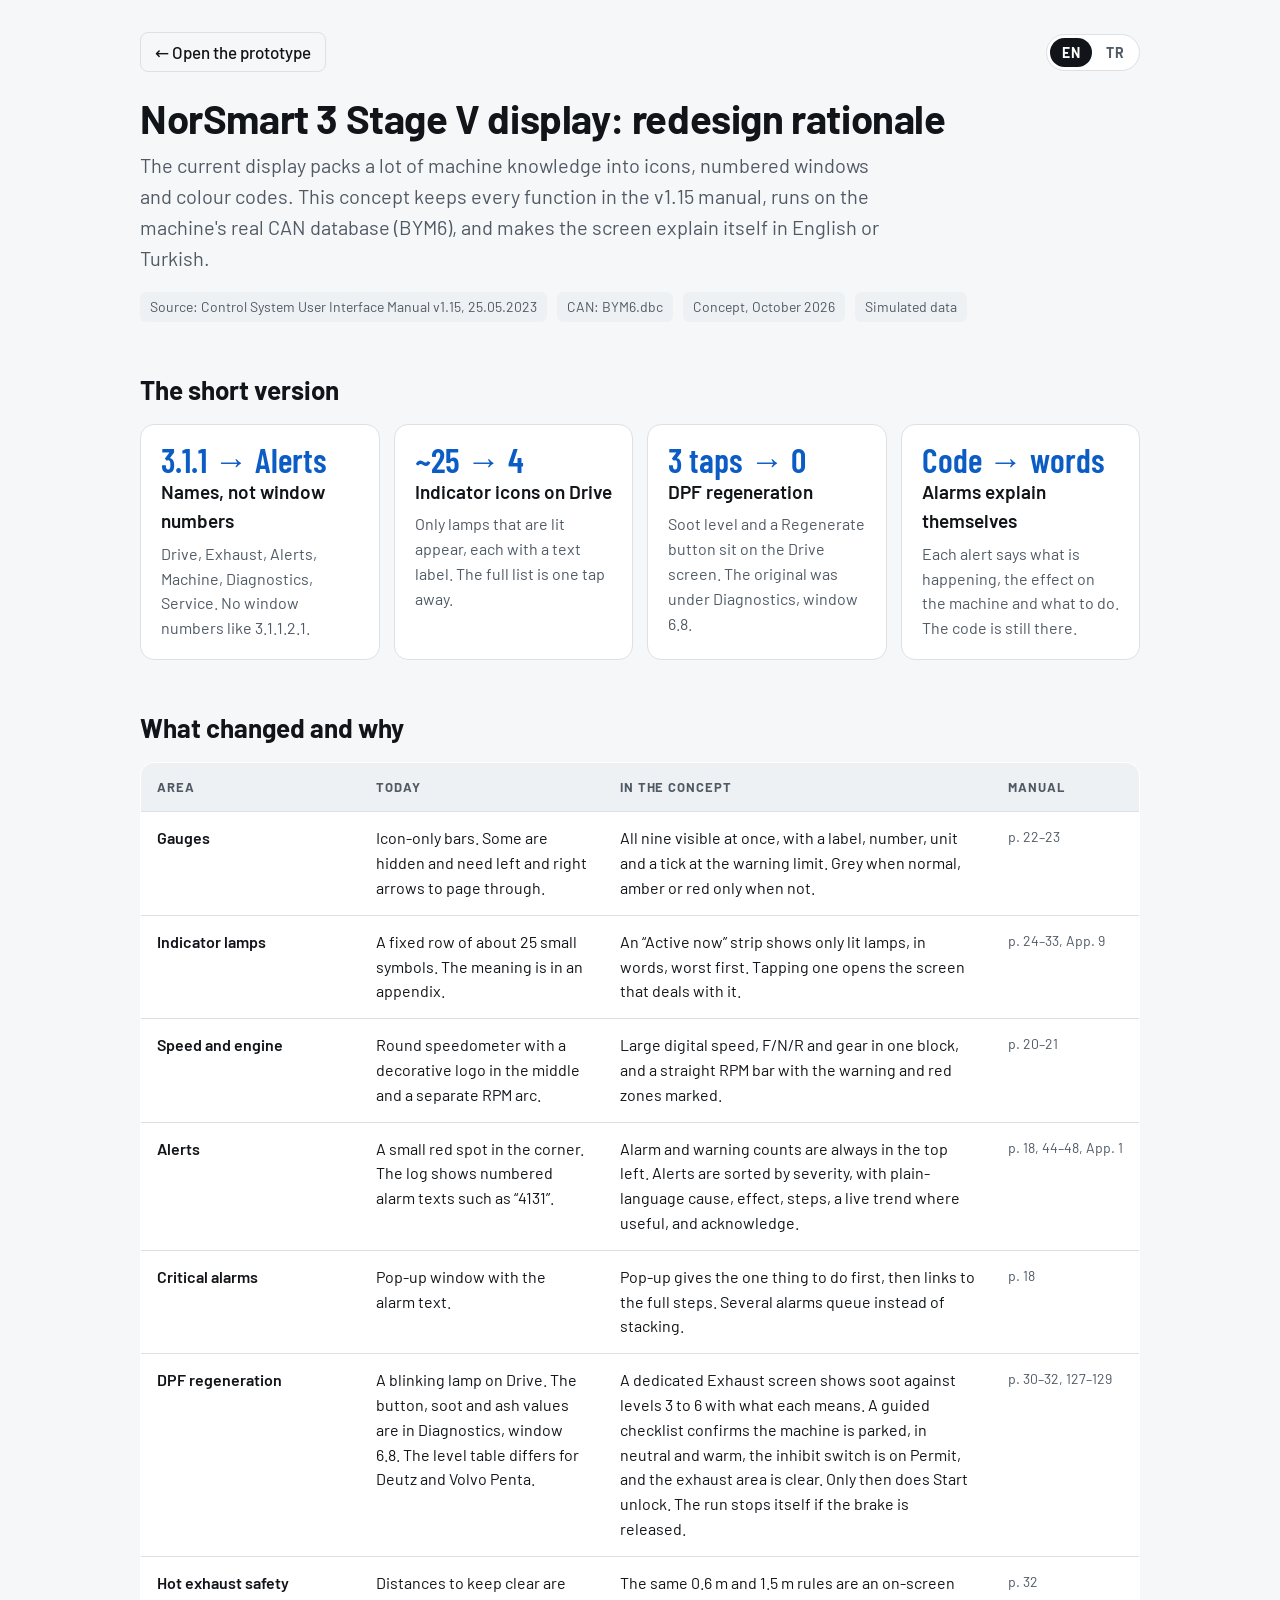
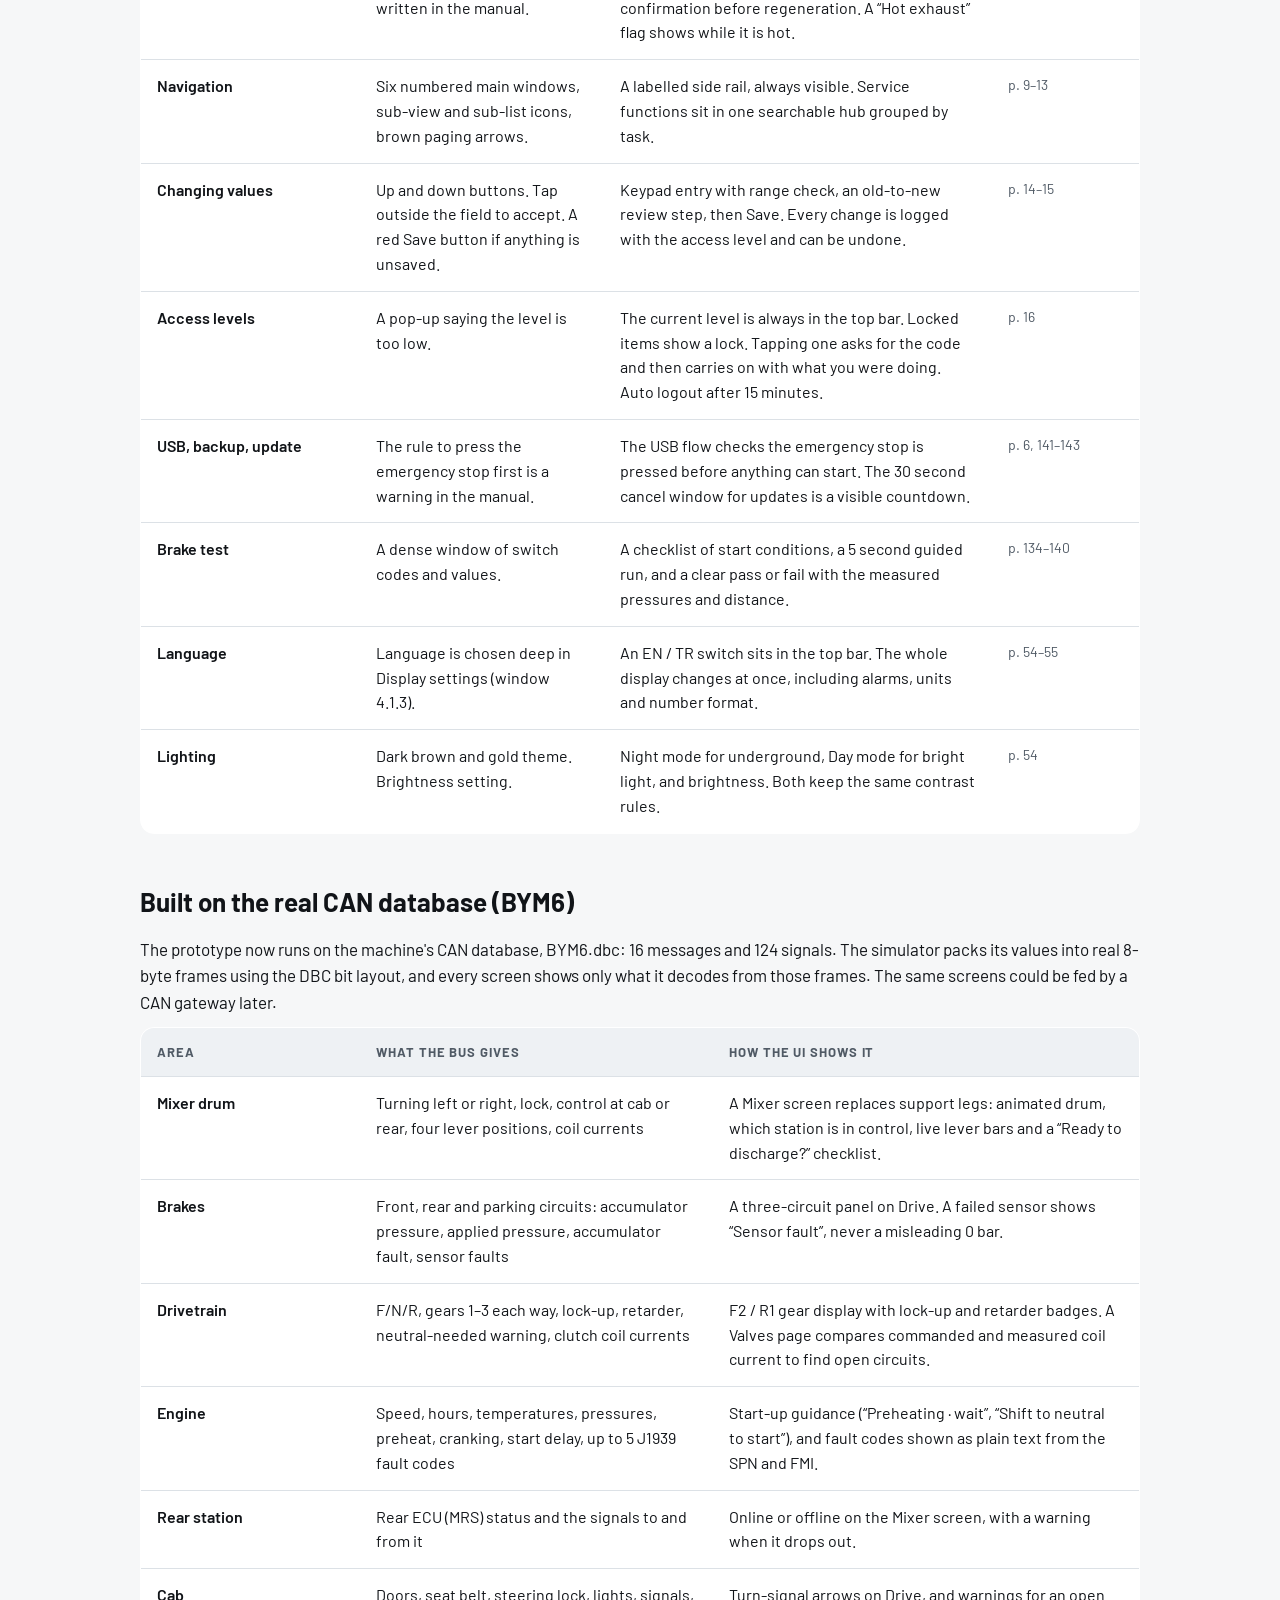
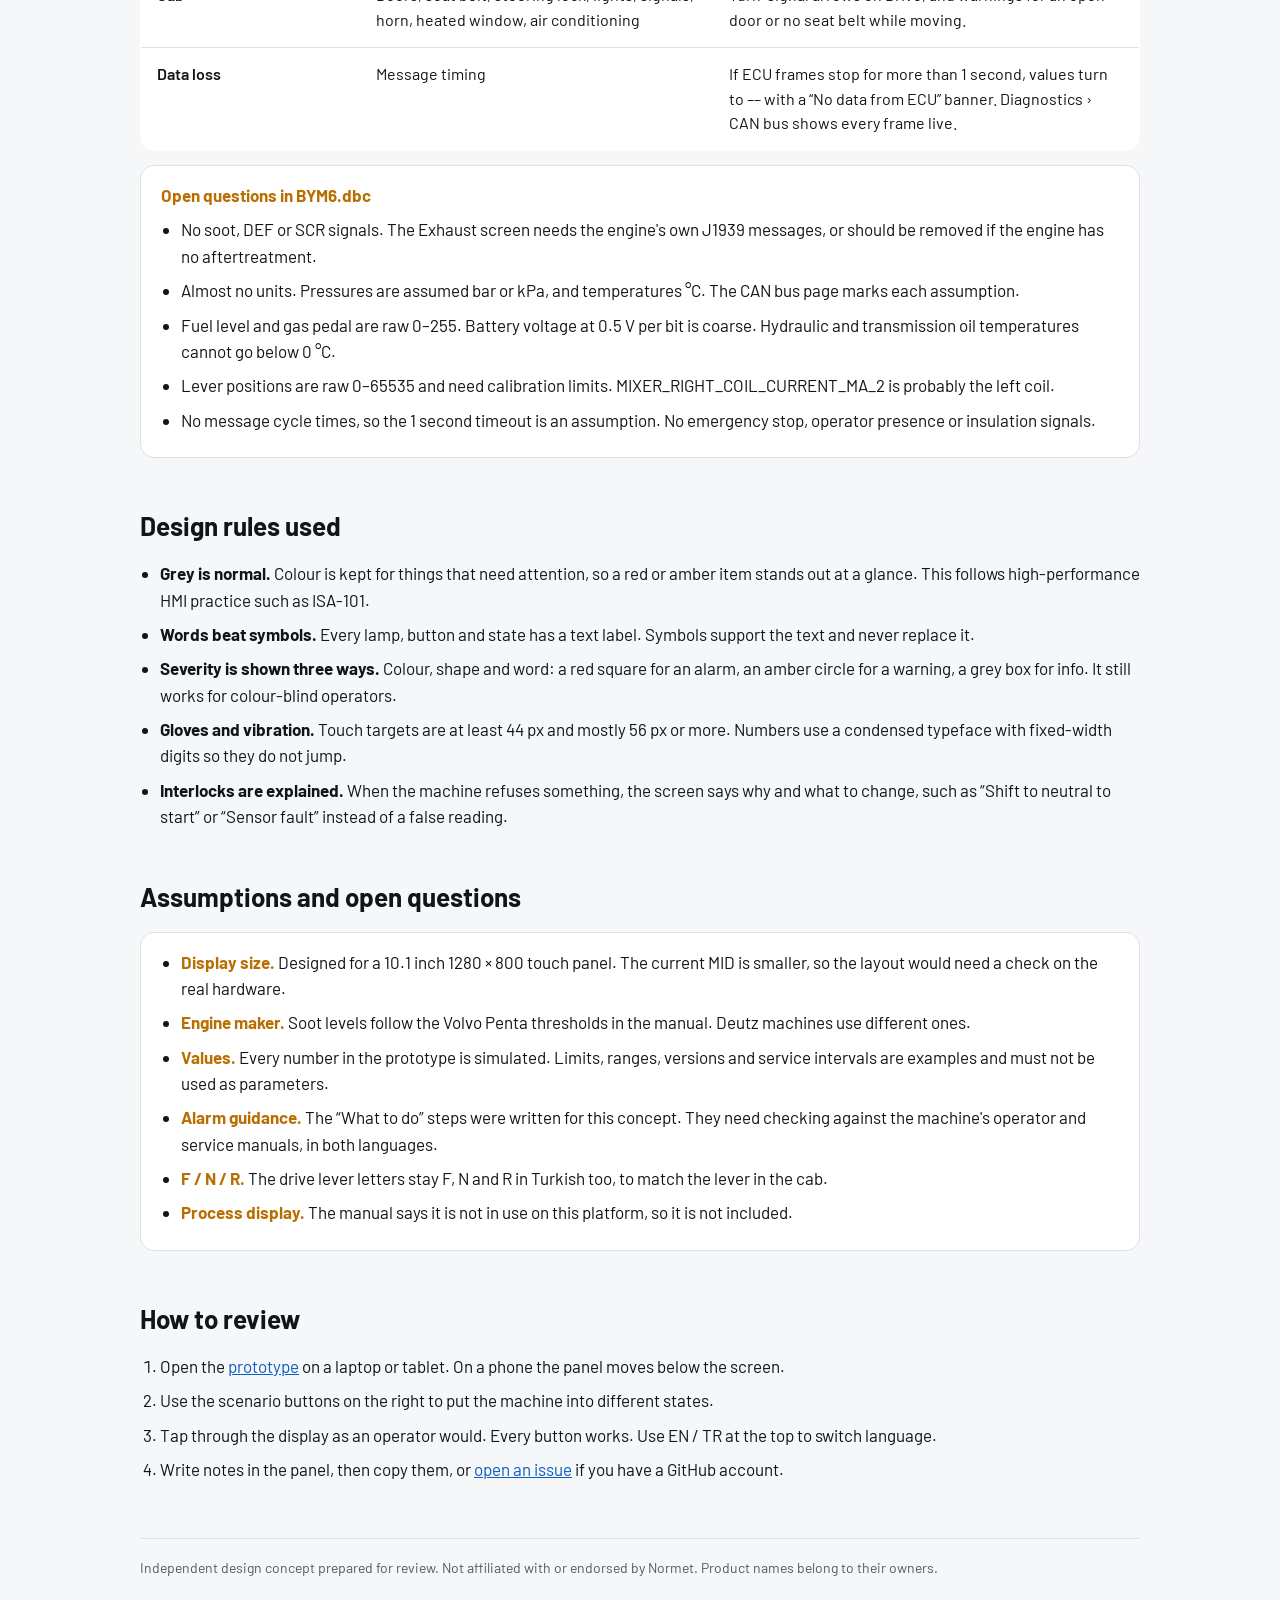
==== commit df381cbb: "Rebuild the display on the BYM6 CAN database - tools/dbc2js.py converts BYM6.dbc into can-db.js (16 " ====
--- a/rationale.html
+++ b/rationale.html
@@ -63,8 +63,8 @@
   <!-- ===================== ENGLISH ===================== -->
   <div data-lang="en" lang="en">
     <h1>NorSmart 3 Stage V display: redesign rationale</h1>
-    <p class="lede">The current display packs a lot of machine knowledge into icons, numbered windows and colour codes. This concept keeps every function in the v1.15 manual but makes the screen explain itself, in English or Turkish.</p>
-    <div class="meta"><span>Source: Control System User Interface Manual v1.15, 25.05.2023</span><span>Concept, October 2026</span><span>Simulated data</span></div>
+    <p class="lede">The current display packs a lot of machine knowledge into icons, numbered windows and colour codes. This concept keeps every function in the v1.15 manual, runs on the machine's real CAN database (BYM6), and makes the screen explain itself in English or Turkish.</p>
+    <div class="meta"><span>Source: Control System User Interface Manual v1.15, 25.05.2023</span><span>CAN: BYM6.dbc</span><span>Concept, October 2026</span><span>Simulated data</span></div>
 
     <h2>The short version</h2>
     <div class="grid">
@@ -85,8 +85,7 @@
         <tr><td>Critical alarms</td><td>Pop-up window with the alarm text.</td><td>Pop-up gives the one thing to do first, then links to the full steps. Several alarms queue instead of stacking.</td><td class="ref">p. 18</td></tr>
         <tr><td>DPF regeneration</td><td>A blinking lamp on Drive. The button, soot and ash values are in Diagnostics, window 6.8. The level table differs for Deutz and Volvo Penta.</td><td>A dedicated Exhaust screen shows soot against levels 3 to 6 with what each means. A guided checklist confirms the machine is parked, in neutral and warm, the inhibit switch is on Permit, and the exhaust area is clear. Only then does Start unlock. The run stops itself if the brake is released.</td><td class="ref">p. 30–32, 127–129</td></tr>
         <tr><td>Hot exhaust safety</td><td>Distances to keep clear are written in the manual.</td><td>The same 0.6 m and 1.5 m rules are an on-screen confirmation before regeneration. A “Hot exhaust” flag shows while it is hot.</td><td class="ref">p. 32</td></tr>
-        <tr><td>Support legs</td><td>Limit switch and valve symbols for each leg in a pop-up.</td><td>Top view of the machine with each leg's state in words. Tap a leg for its switches and valves. A “Ready to scale?” checklist and the resulting boom limits.</td><td class="ref">p. 35–40</td></tr>
-        <tr><td>Navigation</td><td>Six numbered main windows, sub-view and sub-list icons, brown paging arrows.</td><td>A labelled side rail, always visible. Service functions sit in one searchable hub grouped by task.</td><td class="ref">p. 9–13</td></tr>
+                <tr><td>Navigation</td><td>Six numbered main windows, sub-view and sub-list icons, brown paging arrows.</td><td>A labelled side rail, always visible. Service functions sit in one searchable hub grouped by task.</td><td class="ref">p. 9–13</td></tr>
         <tr><td>Changing values</td><td>Up and down buttons. Tap outside the field to accept. A red Save button if anything is unsaved.</td><td>Keypad entry with range check, an old-to-new review step, then Save. Every change is logged with the access level and can be undone.</td><td class="ref">p. 14–15</td></tr>
         <tr><td>Access levels</td><td>A pop-up saying the level is too low.</td><td>The current level is always in the top bar. Locked items show a lock. Tapping one asks for the code and then carries on with what you were doing. Auto logout after 15 minutes.</td><td class="ref">p. 16</td></tr>
         <tr><td>USB, backup, update</td><td>The rule to press the emergency stop first is a warning in the manual.</td><td>The USB flow checks the emergency stop is pressed before anything can start. The 30 second cancel window for updates is a visible countdown.</td><td class="ref">p. 6, 141–143</td></tr>
@@ -96,13 +95,36 @@
       </tbody>
     </table></div>
 
+    <h2>Built on the real CAN database (BYM6)</h2>
+    <p>The prototype now runs on the machine's CAN database, BYM6.dbc: 16 messages and 124 signals. The simulator packs its values into real 8-byte frames using the DBC bit layout, and every screen shows only what it decodes from those frames. The same screens could be fed by a CAN gateway later.</p>
+    <div class="scroll"><table class="tbl">
+      <thead><tr><th>Area</th><th>What the bus gives</th><th>How the UI shows it</th></tr></thead>
+      <tbody>
+        <tr><td>Mixer drum</td><td>Turning left or right, lock, control at cab or rear, four lever positions, coil currents</td><td>A Mixer screen replaces support legs: animated drum, which station is in control, live lever bars and a “Ready to discharge?” checklist.</td></tr>
+        <tr><td>Brakes</td><td>Front, rear and parking circuits: accumulator pressure, applied pressure, accumulator fault, sensor faults</td><td>A three-circuit panel on Drive. A failed sensor shows “Sensor fault”, never a misleading 0 bar.</td></tr>
+        <tr><td>Drivetrain</td><td>F/N/R, gears 1–3 each way, lock-up, retarder, neutral-needed warning, clutch coil currents</td><td>F2 / R1 gear display with lock-up and retarder badges. A Valves page compares commanded and measured coil current to find open circuits.</td></tr>
+        <tr><td>Engine</td><td>Speed, hours, temperatures, pressures, preheat, cranking, start delay, up to 5 J1939 fault codes</td><td>Start-up guidance (“Preheating · wait”, “Shift to neutral to start”), and fault codes shown as plain text from the SPN and FMI.</td></tr>
+        <tr><td>Rear station</td><td>Rear ECU (MRS) status and the signals to and from it</td><td>Online or offline on the Mixer screen, with a warning when it drops out.</td></tr>
+        <tr><td>Cab</td><td>Doors, seat belt, steering lock, lights, signals, horn, heated window, air conditioning</td><td>Turn-signal arrows on Drive, and warnings for an open door or no seat belt while moving.</td></tr>
+        <tr><td>Data loss</td><td>Message timing</td><td>If ECU frames stop for more than 1 second, values turn to –– with a “No data from ECU” banner. Diagnostics › CAN bus shows every frame live.</td></tr>
+      </tbody>
+    </table></div>
+    <div class="flag" style="margin-top:14px"><b>Open questions in BYM6.dbc</b>
+      <ul class="clean" style="margin-top:8px">
+        <li>No soot, DEF or SCR signals. The Exhaust screen needs the engine's own J1939 messages, or should be removed if the engine has no aftertreatment.</li>
+        <li>Almost no units. Pressures are assumed bar or kPa, and temperatures °C. The CAN bus page marks each assumption.</li>
+        <li>Fuel level and gas pedal are raw 0–255. Battery voltage at 0.5 V per bit is coarse. Hydraulic and transmission oil temperatures cannot go below 0 °C.</li>
+        <li>Lever positions are raw 0–65535 and need calibration limits. MIXER_RIGHT_COIL_CURRENT_MA_2 is probably the left coil.</li>
+        <li>No message cycle times, so the 1 second timeout is an assumption. No emergency stop, operator presence or insulation signals.</li>
+      </ul></div>
+
     <h2>Design rules used</h2>
     <ul class="clean">
       <li><b>Grey is normal.</b> Colour is kept for things that need attention, so a red or amber item stands out at a glance. This follows high-performance HMI practice such as ISA-101.</li>
       <li><b>Words beat symbols.</b> Every lamp, button and state has a text label. Symbols support the text and never replace it.</li>
       <li><b>Severity is shown three ways.</b> Colour, shape and word: a red square for an alarm, an amber circle for a warning, a grey box for info. It still works for colour-blind operators.</li>
       <li><b>Gloves and vibration.</b> Touch targets are at least 44 px and mostly 56 px or more. Numbers use a condensed typeface with fixed-width digits so they do not jump.</li>
-      <li><b>Interlocks are explained.</b> When the machine refuses something, the screen says why and what to change, such as “Drive blocked: support legs are down”.</li>
+      <li><b>Interlocks are explained.</b> When the machine refuses something, the screen says why and what to change, such as “Shift to neutral to start” or “Sensor fault” instead of a false reading.</li>
     </ul>
 
     <h2>Assumptions and open questions</h2>
@@ -129,8 +151,8 @@
   <!-- ===================== TÜRKÇE ===================== -->
   <div data-lang="tr" lang="tr">
     <h1>NorSmart 3 Stage V ekranı: yeniden tasarım gerekçesi</h1>
-    <p class="lede">Mevcut ekran, makineyle ilgili pek çok bilgiyi simgelere, numaralı pencerelere ve renk kodlarına sıkıştırıyor. Bu konsept, v1.15 kılavuzundaki tüm işlevleri korur, ancak ekranın kendini İngilizce veya Türkçe olarak açıklamasını sağlar.</p>
-    <div class="meta"><span>Kaynak: Kontrol Sistemi Kullanıcı Arayüzü Kılavuzu v1.15, 25.05.2023</span><span>Konsept, Ekim 2026</span><span>Simüle edilmiş veriler</span></div>
+    <p class="lede">Mevcut ekran, makineyle ilgili pek çok bilgiyi simgelere, numaralı pencerelere ve renk kodlarına sıkıştırıyor. Bu konsept, v1.15 kılavuzundaki tüm işlevleri korur, makinenin gerçek CAN veritabanı (BYM6) ile çalışır ve ekranın kendini İngilizce veya Türkçe olarak açıklamasını sağlar.</p>
+    <div class="meta"><span>Kaynak: Kontrol Sistemi Kullanıcı Arayüzü Kılavuzu v1.15, 25.05.2023</span><span>CAN: BYM6.dbc</span><span>Konsept, Ekim 2026</span><span>Simüle edilmiş veriler</span></div>
 
     <h2>Kısaca</h2>
     <div class="grid">
@@ -151,8 +173,7 @@
         <tr><td>Kritik alarmlar</td><td>Alarm metnini gösteren açılır pencere.</td><td>Açılır pencere önce yapılması gereken tek şeyi söyler, sonra tüm adımlara bağlantı verir. Birden fazla alarm üst üste binmek yerine sıraya girer.</td><td class="ref">s. 18</td></tr>
         <tr><td>DPF rejenerasyonu</td><td>Sürüş ekranında yanıp sönen bir lamba. Düğme, is ve kül değerleri Tanılama altında, 6.8 numaralı pencerede. Seviye tablosu Deutz ve Volvo Penta için farklı.</td><td>Ayrı bir Egzoz ekranı, is yükünü 3–6 seviyelerine göre ve her seviyenin anlamıyla gösterir. Rehberli kontrol listesi makinenin park halinde, boşta ve sıcak olduğunu, engelleme anahtarının İzin konumunda olduğunu ve egzoz çevresinin boş olduğunu doğrular. Başlat düğmesi ancak o zaman açılır. Park freni indirilirse işlem kendiliğinden durur.</td><td class="ref">s. 30–32, 127–129</td></tr>
         <tr><td>Sıcak egzoz güvenliği</td><td>Boş bırakılması gereken mesafeler kılavuzda yazılı.</td><td>Aynı 0,6 m ve 1,5 m kuralları rejenerasyondan önce ekranda onaylanır. Egzoz sıcakken “Sıcak egzoz” işareti görünür.</td><td class="ref">s. 32</td></tr>
-        <tr><td>Destek ayakları</td><td>Açılır pencerede her ayak için limit şalteri ve valf sembolleri.</td><td>Makinenin üstten görünümü ve her ayağın durumu yazıyla. Bir ayağa dokununca şalterleri ve valfleri görünür. “Kavlak almaya hazır mı?” listesi ve buna göre bom sınırları.</td><td class="ref">s. 35–40</td></tr>
-        <tr><td>Gezinme</td><td>Altı numaralı ana pencere, alt görünüm ve alt liste simgeleri, kahverengi sayfa okları.</td><td>Her zaman görünen, yazılı etiketli bir yan menü. Servis işlevleri, göreve göre gruplanmış ve aranabilir tek bir merkezde.</td><td class="ref">s. 9–13</td></tr>
+                <tr><td>Gezinme</td><td>Altı numaralı ana pencere, alt görünüm ve alt liste simgeleri, kahverengi sayfa okları.</td><td>Her zaman görünen, yazılı etiketli bir yan menü. Servis işlevleri, göreve göre gruplanmış ve aranabilir tek bir merkezde.</td><td class="ref">s. 9–13</td></tr>
         <tr><td>Değer değiştirme</td><td>Yukarı ve aşağı düğmeleri. Kabul etmek için alanın dışına dokunulur. Kaydedilmemiş bir şey varsa kırmızı Kaydet düğmesi.</td><td>Aralık kontrollü tuş takımıyla giriş, eski ve yeni değeri gösteren kontrol adımı, sonra Kaydet. Her değişiklik erişim seviyesiyle kaydedilir ve geri alınabilir.</td><td class="ref">s. 14–15</td></tr>
         <tr><td>Erişim seviyeleri</td><td>Seviyenin yetersiz olduğunu söyleyen bir açılır pencere.</td><td>Geçerli seviye her zaman üst çubukta. Kilitli öğelerde kilit simgesi var. Birine dokununca kod istenir ve ardından yapılan işleme devam edilir. 15 dakika sonra otomatik çıkış.</td><td class="ref">s. 16</td></tr>
         <tr><td>USB, yedekleme, güncelleme</td><td>Önce acil durdurmaya basma kuralı kılavuzda bir uyarı olarak yazılı.</td><td>USB akışı, herhangi bir işlem başlamadan önce acil durdurmaya basıldığını kontrol eder. Güncellemelerdeki 30 saniyelik iptal süresi görünür bir geri sayımdır.</td><td class="ref">s. 6, 141–143</td></tr>
@@ -162,13 +183,36 @@
       </tbody>
     </table></div>
 
+    <h2>Gerçek CAN veritabanı üzerine kuruldu (BYM6)</h2>
+    <p>Prototip artık makinenin CAN veritabanı BYM6.dbc ile çalışıyor: 16 mesaj ve 124 sinyal. Simülatör değerlerini DBC bit düzenine göre gerçek 8 baytlık çerçevelere paketler ve her ekran yalnızca bu çerçevelerden çözdüğünü gösterir. Aynı ekranlar ileride bir CAN geçidinden beslenebilir.</p>
+    <div class="scroll"><table class="tbl">
+      <thead><tr><th>Alan</th><th>Hattın verdiği</th><th>Arayüzün gösterimi</th></tr></thead>
+      <tbody>
+        <tr><td>Mikser tamburu</td><td>Sola veya sağa dönüş, kilit, kumandanın kabinde veya arkada olması, dört kol konumu, bobin akımları</td><td>Destek ayakları yerine Mikser ekranı: hareketli tambur, kumandanın hangi istasyonda olduğu, canlı kol çubukları ve “Boşaltmaya hazır mı?” listesi.</td></tr>
+        <tr><td>Frenler</td><td>Ön, arka ve park devreleri: akümülatör basıncı, uygulanan basınç, akümülatör arızası, sensör arızaları</td><td>Sürüş ekranında üç devreli panel. Arızalı bir sensör yanıltıcı 0 bar yerine her zaman “Sensör arızası” gösterir.</td></tr>
+        <tr><td>Güç aktarma</td><td>F/N/R, her yönde 1–3 vitesler, tork konvertör kilidi, retarder, boşa alma uyarısı, kavrama bobin akımları</td><td>Kilitleme ve retarder etiketleriyle F2 / R1 vites gösterimi. Valfler sayfası açık devreleri bulmak için komut verilen ve ölçülen bobin akımını karşılaştırır.</td></tr>
+        <tr><td>Motor</td><td>Devir, saat, sıcaklıklar, basınçlar, ön ısıtma, marş, durdurma gecikmesi, en fazla 5 J1939 arıza kodu</td><td>Çalıştırma rehberliği (“Ön ısıtma · bekleyin”, “Çalıştırmak için boşa alın”) ve SPN ile FMI’dan sade metne çevrilmiş arıza kodları.</td></tr>
+        <tr><td>Arka istasyon</td><td>Arka ECU (MRS) durumu ve ona giden ve ondan gelen sinyaller</td><td>Mikser ekranında çevrimiçi veya çevrimdışı durumu, bağlantı koptuğunda uyarı.</td></tr>
+        <tr><td>Kabin</td><td>Kapılar, emniyet kemeri, direksiyon kilidi, ışıklar, sinyaller, korna, ısıtmalı cam, klima</td><td>Sürüş ekranında sinyal okları, hareket halinde kapı açık veya kemer takılı değilse uyarı.</td></tr>
+        <tr><td>Veri kaybı</td><td>Mesaj zamanlaması</td><td>ECU çerçeveleri 1 saniyeden uzun süre gelmezse değerler –– olur ve “ECU’dan veri yok” uyarısı çıkar. Tanılama › CAN hattı tüm çerçeveleri canlı gösterir.</td></tr>
+      </tbody>
+    </table></div>
+    <div class="flag" style="margin-top:14px"><b>BYM6.dbc içindeki açık sorular</b>
+      <ul class="clean" style="margin-top:8px">
+        <li>İs, DEF veya SCR sinyali yok. Egzoz ekranı için motorun kendi J1939 mesajları gerekir. Motorda egzoz arıtma yoksa bu ekran kaldırılmalıdır.</li>
+        <li>Neredeyse hiç birim yok. Basınçlar bar veya kPa, sıcaklıklar °C varsayıldı. CAN hattı sayfası her varsayımı işaretler.</li>
+        <li>Yakıt seviyesi ve gaz pedalı ham 0–255. Akü voltajı bit başına 0,5 V ile çok kaba. Hidrolik ve şanzıman yağ sıcaklıkları 0 °C altını gösteremiyor.</li>
+        <li>Kol konumları ham 0–65535 ve kalibrasyon sınırları gerekiyor. MIXER_RIGHT_COIL_CURRENT_MA_2 muhtemelen sol bobin.</li>
+        <li>Mesaj çevrim süreleri yok, bu yüzden 1 saniyelik zaman aşımı bir varsayım. Acil durdurma, operatör varlığı veya izolasyon sinyali yok.</li>
+      </ul></div>
+
     <h2>Uygulanan tasarım kuralları</h2>
     <ul class="clean">
       <li><b>Gri, normal demektir.</b> Renk yalnızca dikkat gerektiren durumlar için kullanılır. Böylece kırmızı veya turuncu bir öğe ilk bakışta fark edilir. Bu yaklaşım ISA-101 gibi yüksek performanslı HMI uygulamalarına dayanır.</li>
       <li><b>Yazı, sembolden önce gelir.</b> Her lambanın, düğmenin ve durumun yazılı bir adı vardır. Semboller yazıyı destekler, hiçbir zaman yerine geçmez.</li>
       <li><b>Ciddiyet üç şekilde gösterilir.</b> Renk, şekil ve kelimeyle: alarm için kırmızı kare, uyarı için turuncu daire, bilgi için gri kutu. Renk körü operatörler için de çalışır.</li>
       <li><b>Eldiven ve titreşim.</b> Dokunma alanları en az 44 piksel, çoğu 56 piksel veya daha büyüktür. Sayılar, rakamları sabit genişlikte olan dar bir yazı tipiyle gösterilir, böylece değerler değişirken zıplamaz.</li>
-      <li><b>Kilitlemeler açıklanır.</b> Makine bir işlemi reddettiğinde ekran nedenini ve neyin değişmesi gerektiğini söyler. Örneğin “Sürüş engellendi: destek ayakları aşağıda”.</li>
+      <li><b>Kilitlemeler açıklanır.</b> Makine bir işlemi reddettiğinde ekran nedenini ve neyin değişmesi gerektiğini söyler. Örneğin “Çalıştırmak için boşa alın” veya yanıltıcı bir değer yerine “Sensör arızası”.</li>
     </ul>
 
     <h2>Varsayımlar ve açık sorular</h2>
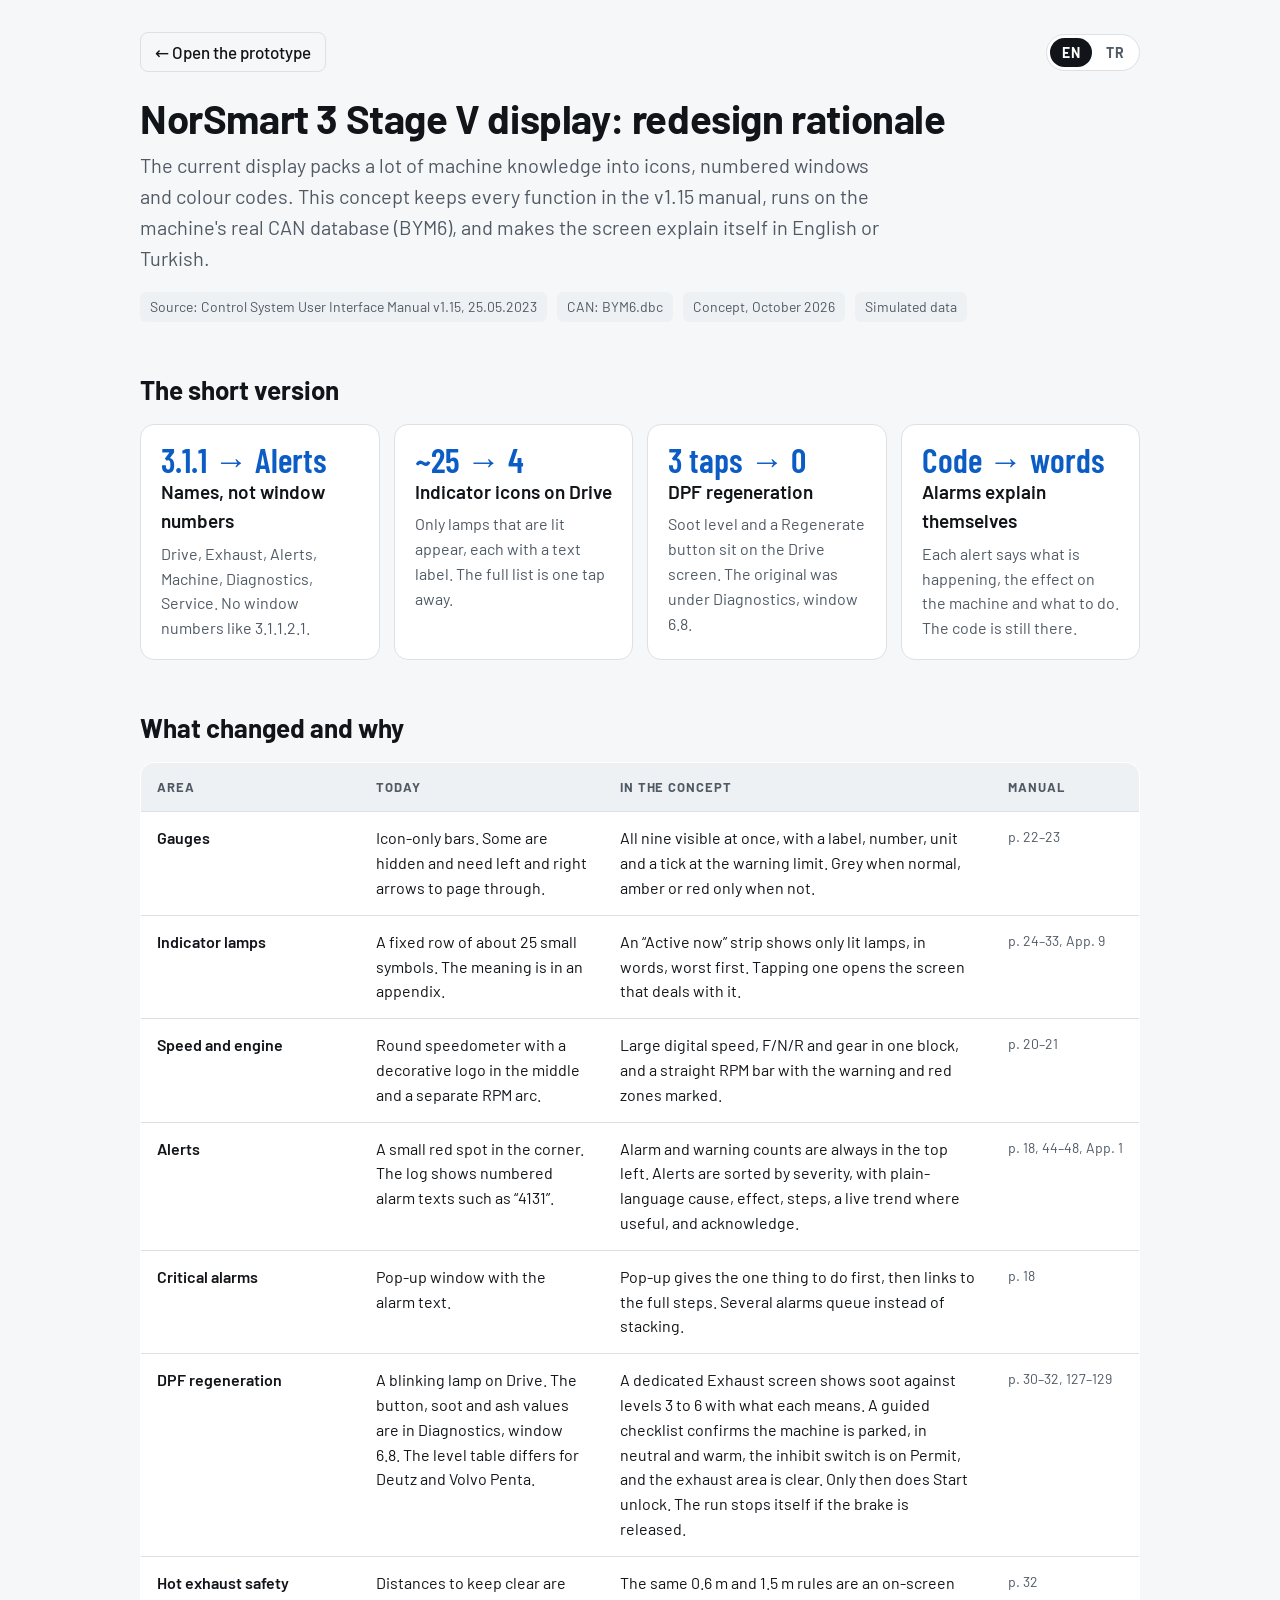
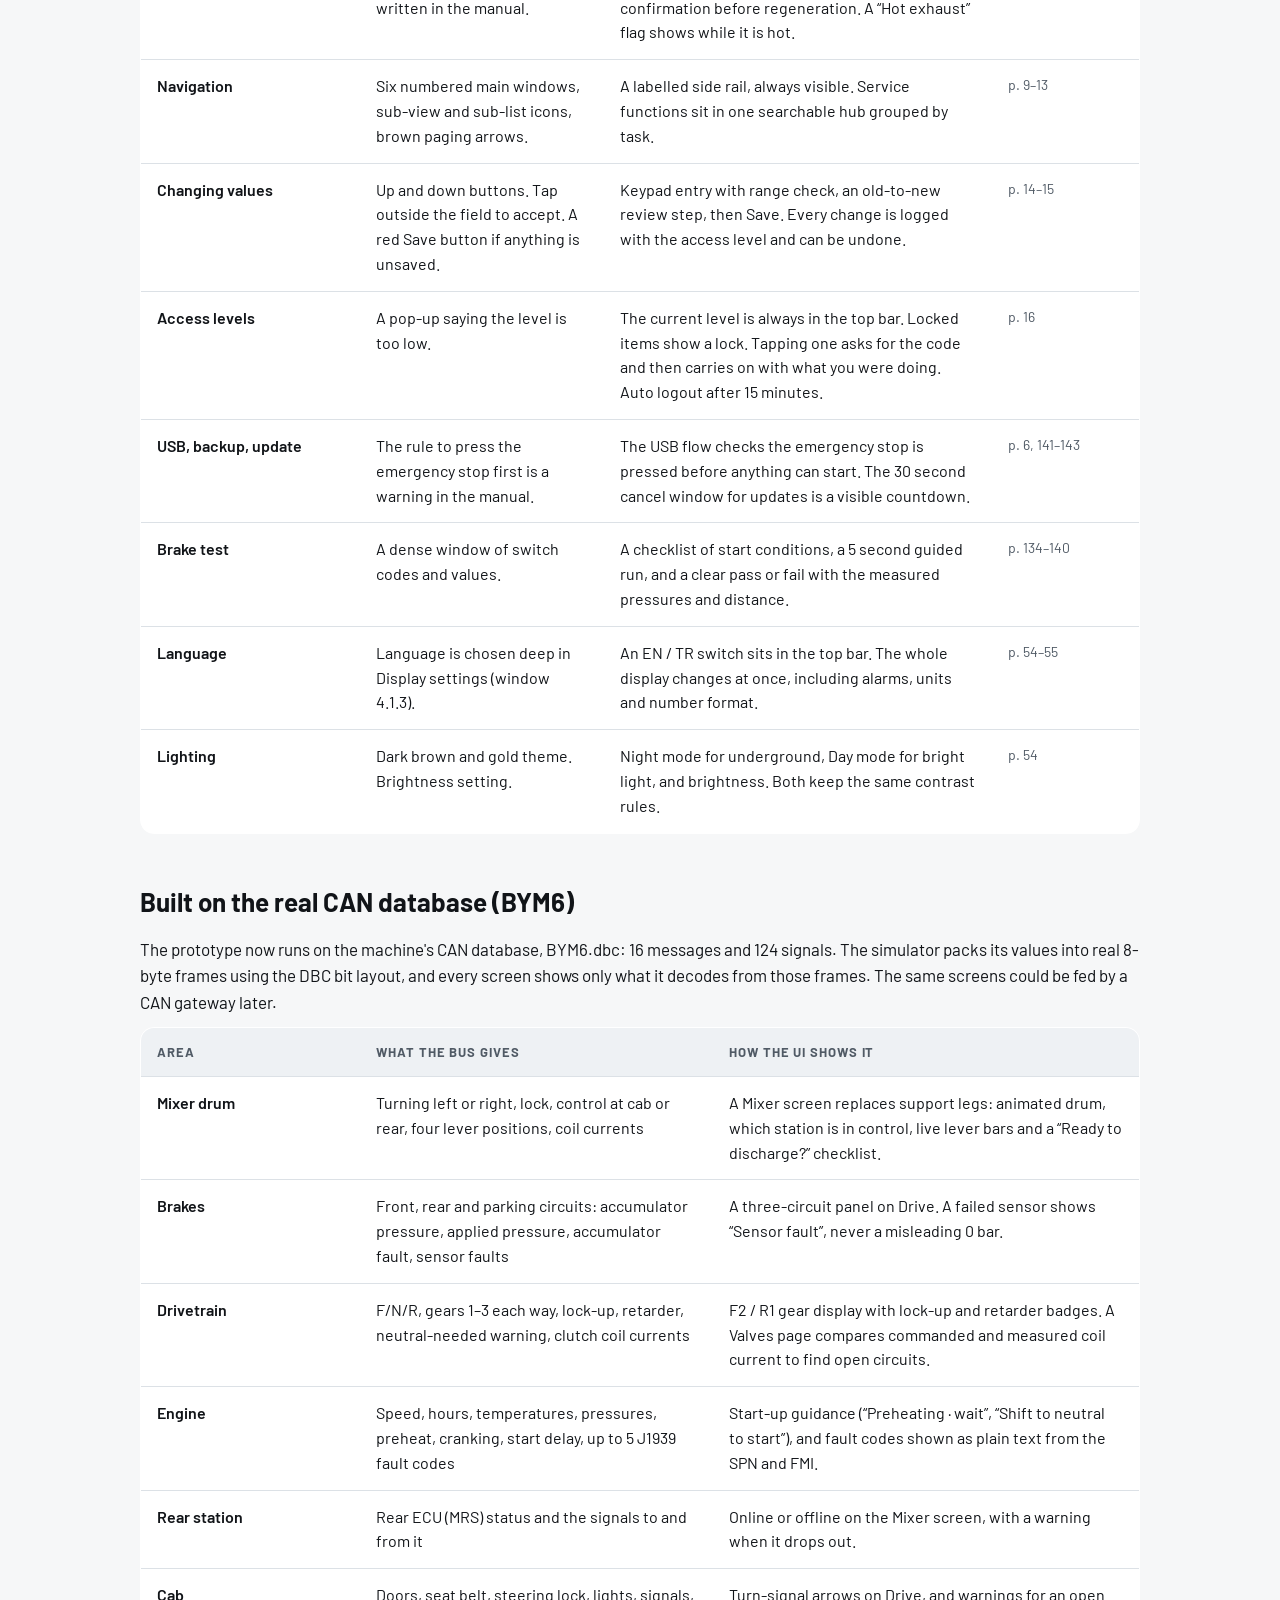
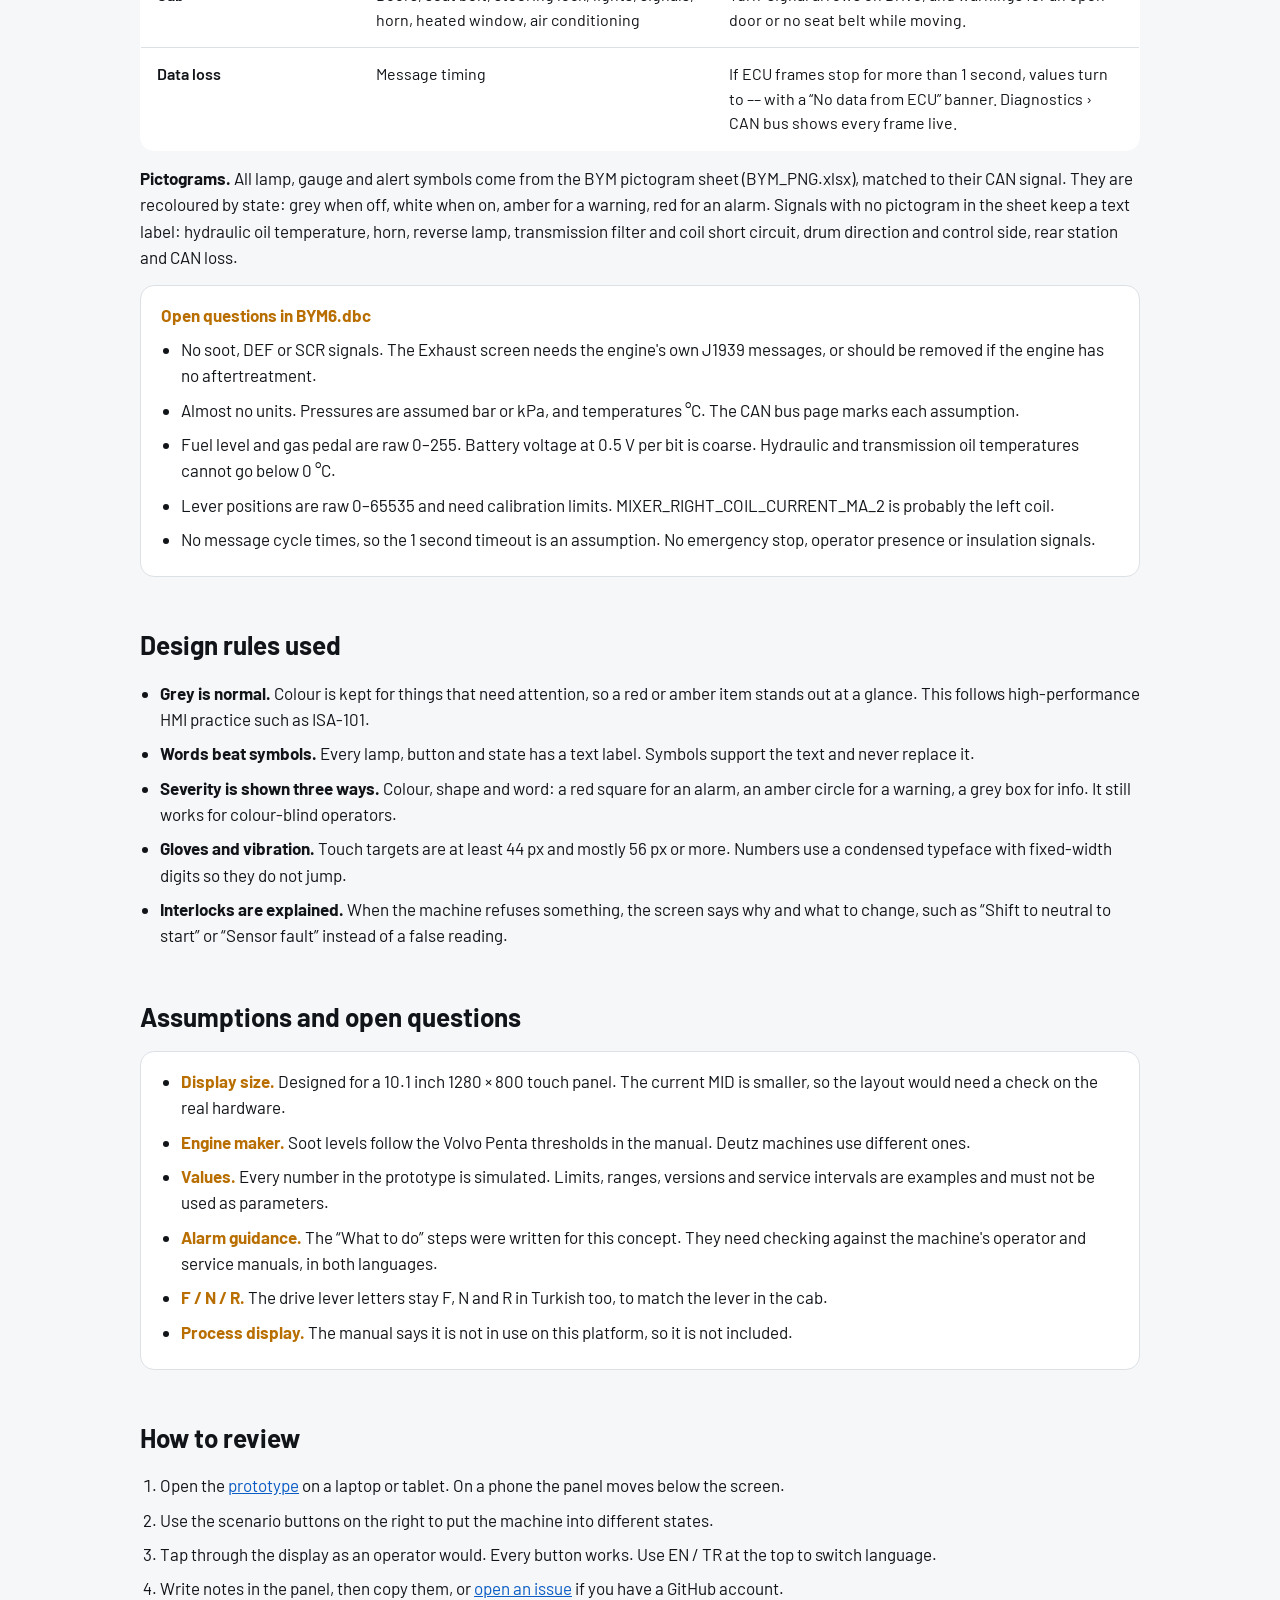
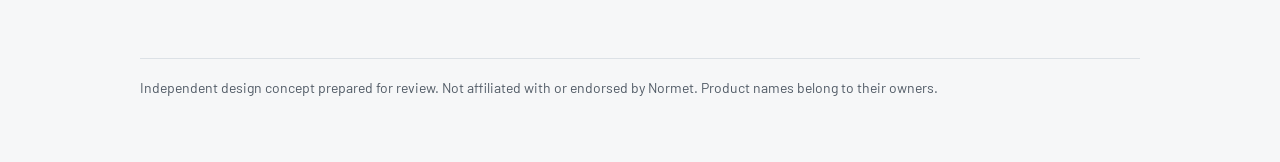
==== commit 4a4c6e9d: "Use the BYM pictograms for lamps, gauges, brakes and alerts - tools/pictograms.py converts BYM_PNG.x" ====
--- a/rationale.html
+++ b/rationale.html
@@ -109,6 +109,7 @@
         <tr><td>Data loss</td><td>Message timing</td><td>If ECU frames stop for more than 1 second, values turn to –– with a “No data from ECU” banner. Diagnostics › CAN bus shows every frame live.</td></tr>
       </tbody>
     </table></div>
+    <p style="margin-top:14px"><b>Pictograms.</b> All lamp, gauge and alert symbols come from the BYM pictogram sheet (BYM_PNG.xlsx), matched to their CAN signal. They are recoloured by state: grey when off, white when on, amber for a warning, red for an alarm. Signals with no pictogram in the sheet keep a text label: hydraulic oil temperature, horn, reverse lamp, transmission filter and coil short circuit, drum direction and control side, rear station and CAN loss.</p>
     <div class="flag" style="margin-top:14px"><b>Open questions in BYM6.dbc</b>
       <ul class="clean" style="margin-top:8px">
         <li>No soot, DEF or SCR signals. The Exhaust screen needs the engine's own J1939 messages, or should be removed if the engine has no aftertreatment.</li>
@@ -197,6 +198,7 @@
         <tr><td>Veri kaybı</td><td>Mesaj zamanlaması</td><td>ECU çerçeveleri 1 saniyeden uzun süre gelmezse değerler –– olur ve “ECU’dan veri yok” uyarısı çıkar. Tanılama › CAN hattı tüm çerçeveleri canlı gösterir.</td></tr>
       </tbody>
     </table></div>
+    <p style="margin-top:14px"><b>Piktogramlar.</b> Tüm lamba, gösterge ve alarm sembolleri BYM piktogram tablosundan (BYM_PNG.xlsx) alındı ve ilgili CAN sinyaliyle eşleştirildi. Duruma göre renklenirler: kapalıyken gri, açıkken beyaz, uyarıda turuncu, alarmda kırmızı. Tabloda piktogramı olmayan sinyaller yazılı etiketle gösterilir: hidrolik yağ sıcaklığı, korna, geri vites lambası, şanzıman filtresi ve bobin kısa devresi, tambur yönü ve kumanda yeri, arka istasyon ve CAN kaybı.</p>
     <div class="flag" style="margin-top:14px"><b>BYM6.dbc içindeki açık sorular</b>
       <ul class="clean" style="margin-top:8px">
         <li>İs, DEF veya SCR sinyali yok. Egzoz ekranı için motorun kendi J1939 mesajları gerekir. Motorda egzoz arıtma yoksa bu ekran kaldırılmalıdır.</li>
